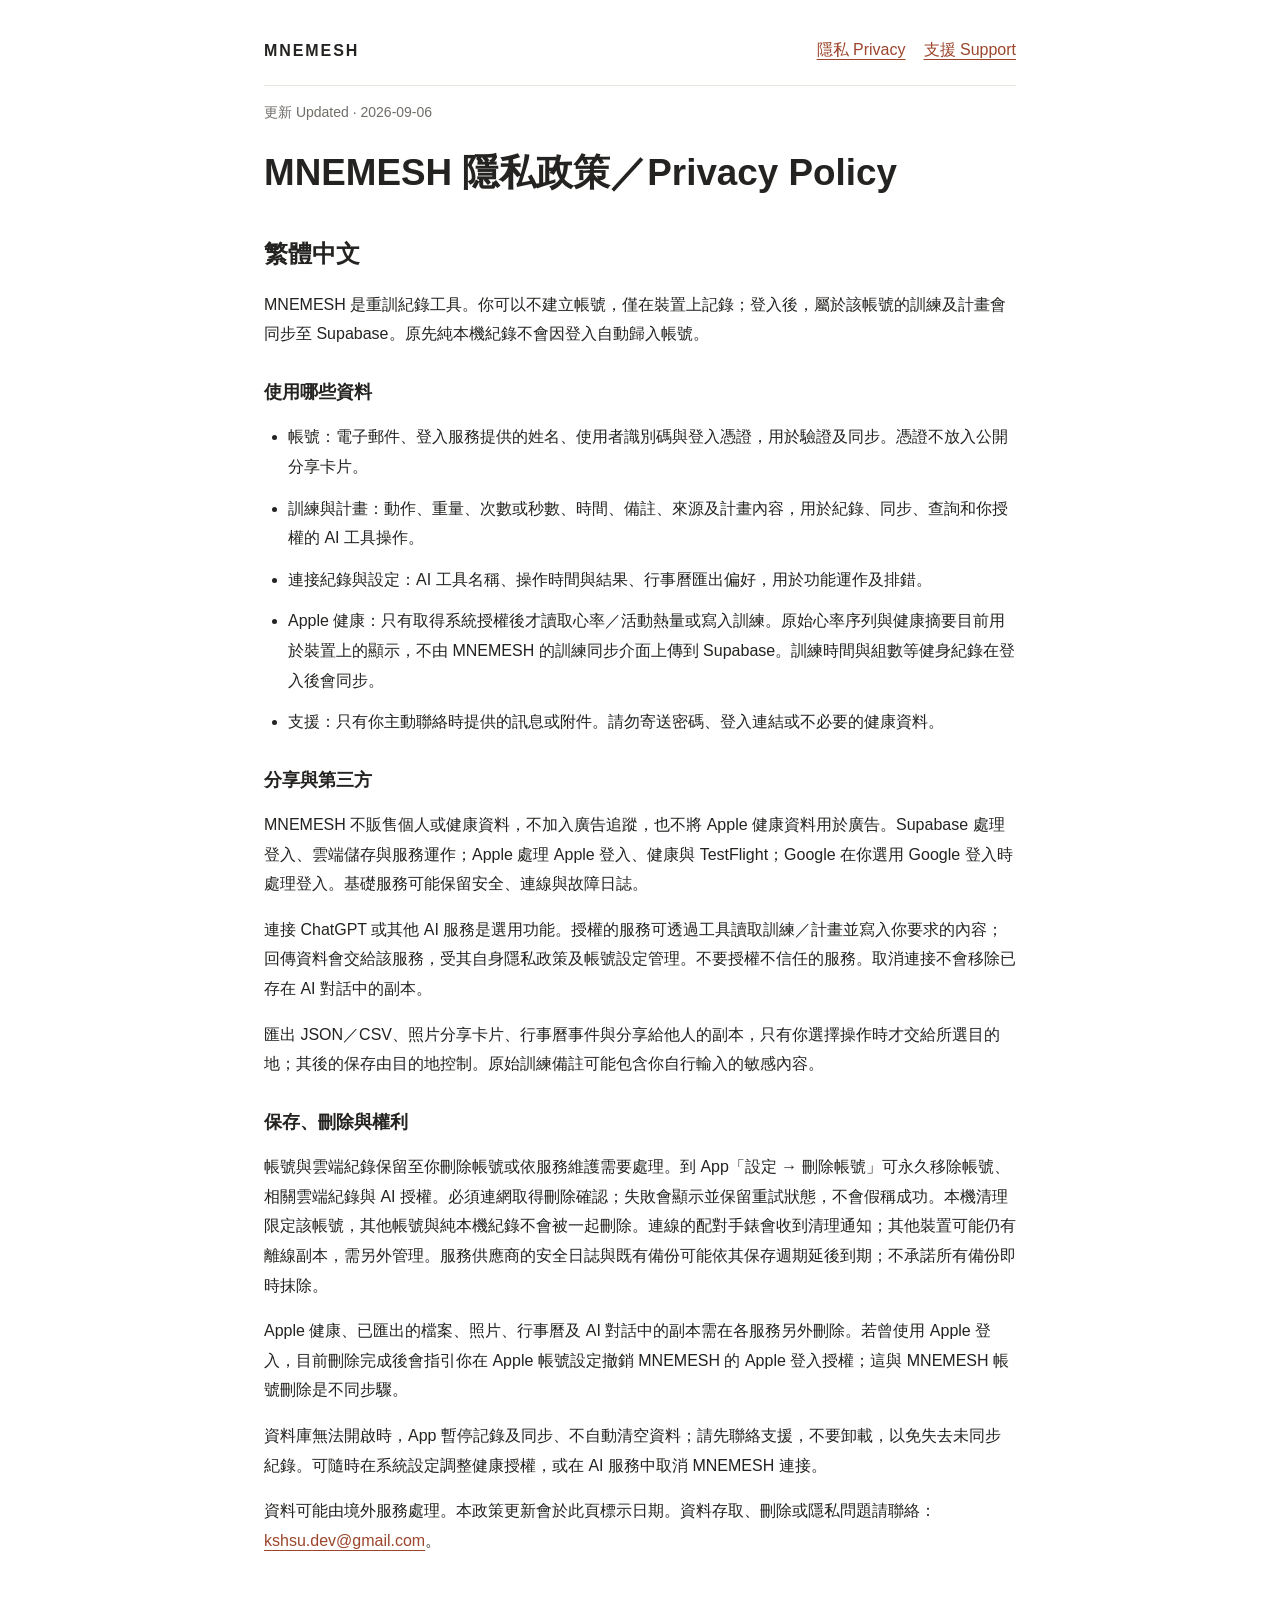
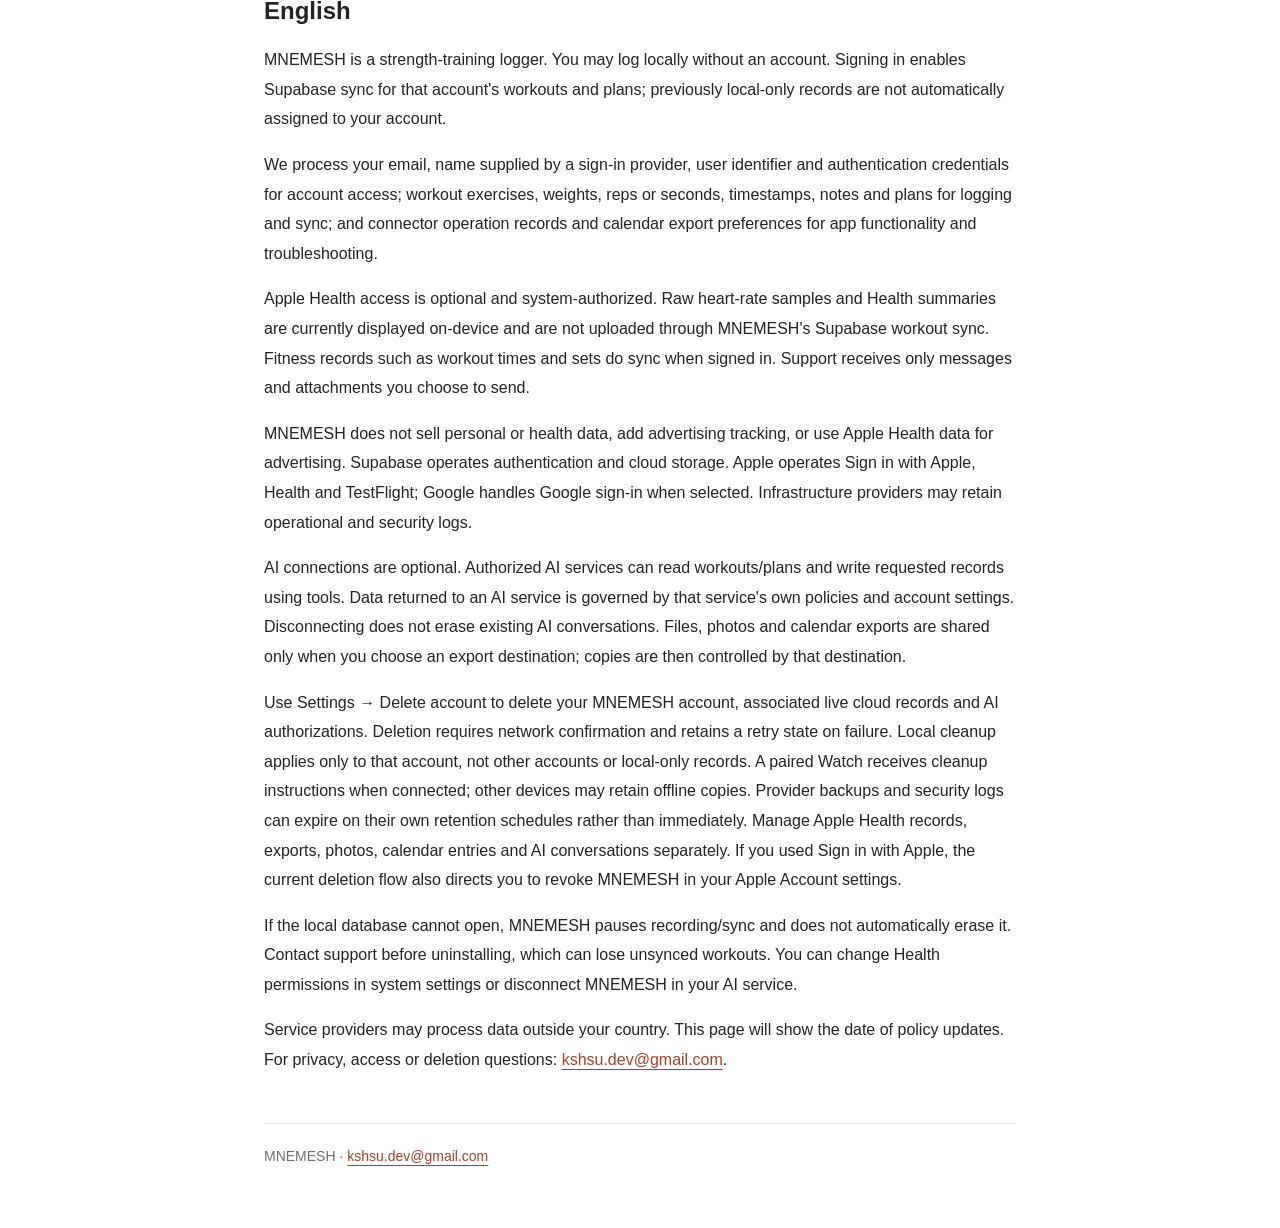
==== privacy/index.html @ fa2cbec5 "docs: publish approved privacy policy and support pages" ====
<!doctype html>
<html lang="zh-Hant">
<head>
<meta charset="utf-8">
<meta name="viewport" content="width=device-width,initial-scale=1">
<meta name="description" content="隱私政策 Privacy Policy — MNEMESH">
<title>隱私政策 Privacy Policy — MNEMESH</title>
<link rel="stylesheet" href="../public-docs.css">
</head>
<body><main>
<nav aria-label="文件導覽"><span>MNEMESH</span><a href="../privacy/">隱私 Privacy</a><a href="../support/">支援 Support</a></nav>
<p class="date">更新 Updated · 2026-09-06</p>
<h1>MNEMESH 隱私政策／Privacy Policy</h1>
<h2>繁體中文</h2>
<p>MNEMESH 是重訓紀錄工具。你可以不建立帳號，僅在裝置上記錄；登入後，屬於該帳號的訓練及計畫會同步至 Supabase。原先純本機紀錄不會因登入自動歸入帳號。</p>
<h3>使用哪些資料</h3>
<ul>
<li>帳號：電子郵件、登入服務提供的姓名、使用者識別碼與登入憑證，用於驗證及同步。憑證不放入公開分享卡片。</li>
<li>訓練與計畫：動作、重量、次數或秒數、時間、備註、來源及計畫內容，用於紀錄、同步、查詢和你授權的 AI 工具操作。</li>
<li>連接紀錄與設定：AI 工具名稱、操作時間與結果、行事曆匯出偏好，用於功能運作及排錯。</li>
<li>Apple 健康：只有取得系統授權後才讀取心率／活動熱量或寫入訓練。原始心率序列與健康摘要目前用於裝置上的顯示，不由 MNEMESH 的訓練同步介面上傳到 Supabase。訓練時間與組數等健身紀錄在登入後會同步。</li>
<li>支援：只有你主動聯絡時提供的訊息或附件。請勿寄送密碼、登入連結或不必要的健康資料。</li>
</ul>
<h3>分享與第三方</h3>
<p>MNEMESH 不販售個人或健康資料，不加入廣告追蹤，也不將 Apple 健康資料用於廣告。Supabase 處理登入、雲端儲存與服務運作；Apple 處理 Apple 登入、健康與 TestFlight；Google 在你選用 Google 登入時處理登入。基礎服務可能保留安全、連線與故障日誌。</p>
<p>連接 ChatGPT 或其他 AI 服務是選用功能。授權的服務可透過工具讀取訓練／計畫並寫入你要求的內容；回傳資料會交給該服務，受其自身隱私政策及帳號設定管理。不要授權不信任的服務。取消連接不會移除已存在 AI 對話中的副本。</p>
<p>匯出 JSON／CSV、照片分享卡片、行事曆事件與分享給他人的副本，只有你選擇操作時才交給所選目的地；其後的保存由目的地控制。原始訓練備註可能包含你自行輸入的敏感內容。</p>
<h3>保存、刪除與權利</h3>
<p>帳號與雲端紀錄保留至你刪除帳號或依服務維護需要處理。到 App「設定 → 刪除帳號」可永久移除帳號、相關雲端紀錄與 AI 授權。必須連網取得刪除確認；失敗會顯示並保留重試狀態，不會假稱成功。本機清理限定該帳號，其他帳號與純本機紀錄不會被一起刪除。連線的配對手錶會收到清理通知；其他裝置可能仍有離線副本，需另外管理。服務供應商的安全日誌與既有備份可能依其保存週期延後到期；不承諾所有備份即時抹除。</p>
<p>Apple 健康、已匯出的檔案、照片、行事曆及 AI 對話中的副本需在各服務另外刪除。若曾使用 Apple 登入，目前刪除完成後會指引你在 Apple 帳號設定撤銷 MNEMESH 的 Apple 登入授權；這與 MNEMESH 帳號刪除是不同步驟。</p>
<p>資料庫無法開啟時，App 暫停記錄及同步、不自動清空資料；請先聯絡支援，不要卸載，以免失去未同步紀錄。可隨時在系統設定調整健康授權，或在 AI 服務中取消 MNEMESH 連接。</p>
<p>資料可能由境外服務處理。本政策更新會於此頁標示日期。資料存取、刪除或隱私問題請聯絡：<a href="mailto:kshsu.dev@gmail.com">kshsu.dev@gmail.com</a>。</p>
<h2>English</h2>
<p>MNEMESH is a strength-training logger. You may log locally without an account. Signing in enables Supabase sync for that account's workouts and plans; previously local-only records are not automatically assigned to your account.</p>
<p>We process your email, name supplied by a sign-in provider, user identifier and authentication credentials for account access; workout exercises, weights, reps or seconds, timestamps, notes and plans for logging and sync; and connector operation records and calendar export preferences for app functionality and troubleshooting.</p>
<p>Apple Health access is optional and system-authorized. Raw heart-rate samples and Health summaries are currently displayed on-device and are not uploaded through MNEMESH's Supabase workout sync. Fitness records such as workout times and sets do sync when signed in. Support receives only messages and attachments you choose to send.</p>
<p>MNEMESH does not sell personal or health data, add advertising tracking, or use Apple Health data for advertising. Supabase operates authentication and cloud storage. Apple operates Sign in with Apple, Health and TestFlight; Google handles Google sign-in when selected. Infrastructure providers may retain operational and security logs.</p>
<p>AI connections are optional. Authorized AI services can read workouts/plans and write requested records using tools. Data returned to an AI service is governed by that service's own policies and account settings. Disconnecting does not erase existing AI conversations. Files, photos and calendar exports are shared only when you choose an export destination; copies are then controlled by that destination.</p>
<p>Use Settings → Delete account to delete your MNEMESH account, associated live cloud records and AI authorizations. Deletion requires network confirmation and retains a retry state on failure. Local cleanup applies only to that account, not other accounts or local-only records. A paired Watch receives cleanup instructions when connected; other devices may retain offline copies. Provider backups and security logs can expire on their own retention schedules rather than immediately. Manage Apple Health records, exports, photos, calendar entries and AI conversations separately. If you used Sign in with Apple, the current deletion flow also directs you to revoke MNEMESH in your Apple Account settings.</p>
<p>If the local database cannot open, MNEMESH pauses recording/sync and does not automatically erase it. Contact support before uninstalling, which can lose unsynced workouts. You can change Health permissions in system settings or disconnect MNEMESH in your AI service.</p>
<p>Service providers may process data outside your country. This page will show the date of policy updates. For privacy, access or deletion questions: <a href="mailto:kshsu.dev@gmail.com">kshsu.dev@gmail.com</a>.</p>
<footer>MNEMESH · <a href="mailto:kshsu.dev@gmail.com">kshsu.dev@gmail.com</a></footer>
</main></body>
</html>
---- public-docs.css ----
:root { color-scheme: light; font-family: -apple-system,BlinkMacSystemFont,"Segoe UI",sans-serif; color:#242321; background:#fff; }
* { box-sizing:border-box; }
body { margin:0; }
main { max-width:800px; margin:auto; padding:40px 24px 64px; }
nav { display:flex; flex-wrap:wrap; align-items:center; gap:18px; padding-bottom:24px; border-bottom:1px solid #e8e4de; }
nav span { font-weight:700; letter-spacing:.12em; margin-right:auto; }
a { color:#9c452c; text-underline-offset:4px; overflow-wrap:anywhere; }
a:focus-visible { outline:2px solid #9c452c; outline-offset:4px; }
h1 { font-size:clamp(1.6rem,5vw,2.3rem); line-height:1.25; margin:24px 0; }
h2 { margin-top:42px; font-size:1.5rem; }
h3 { margin-top:30px; font-size:1.15rem; }
p,li { font-size:1rem; line-height:1.85; overflow-wrap:anywhere; }
li { margin:12px 0; }
ul { padding-left:24px; }
.date,footer { font-size:.875rem; color:#706d68; }
footer { margin-top:48px; padding-top:24px; border-top:1px solid #e8e4de; }
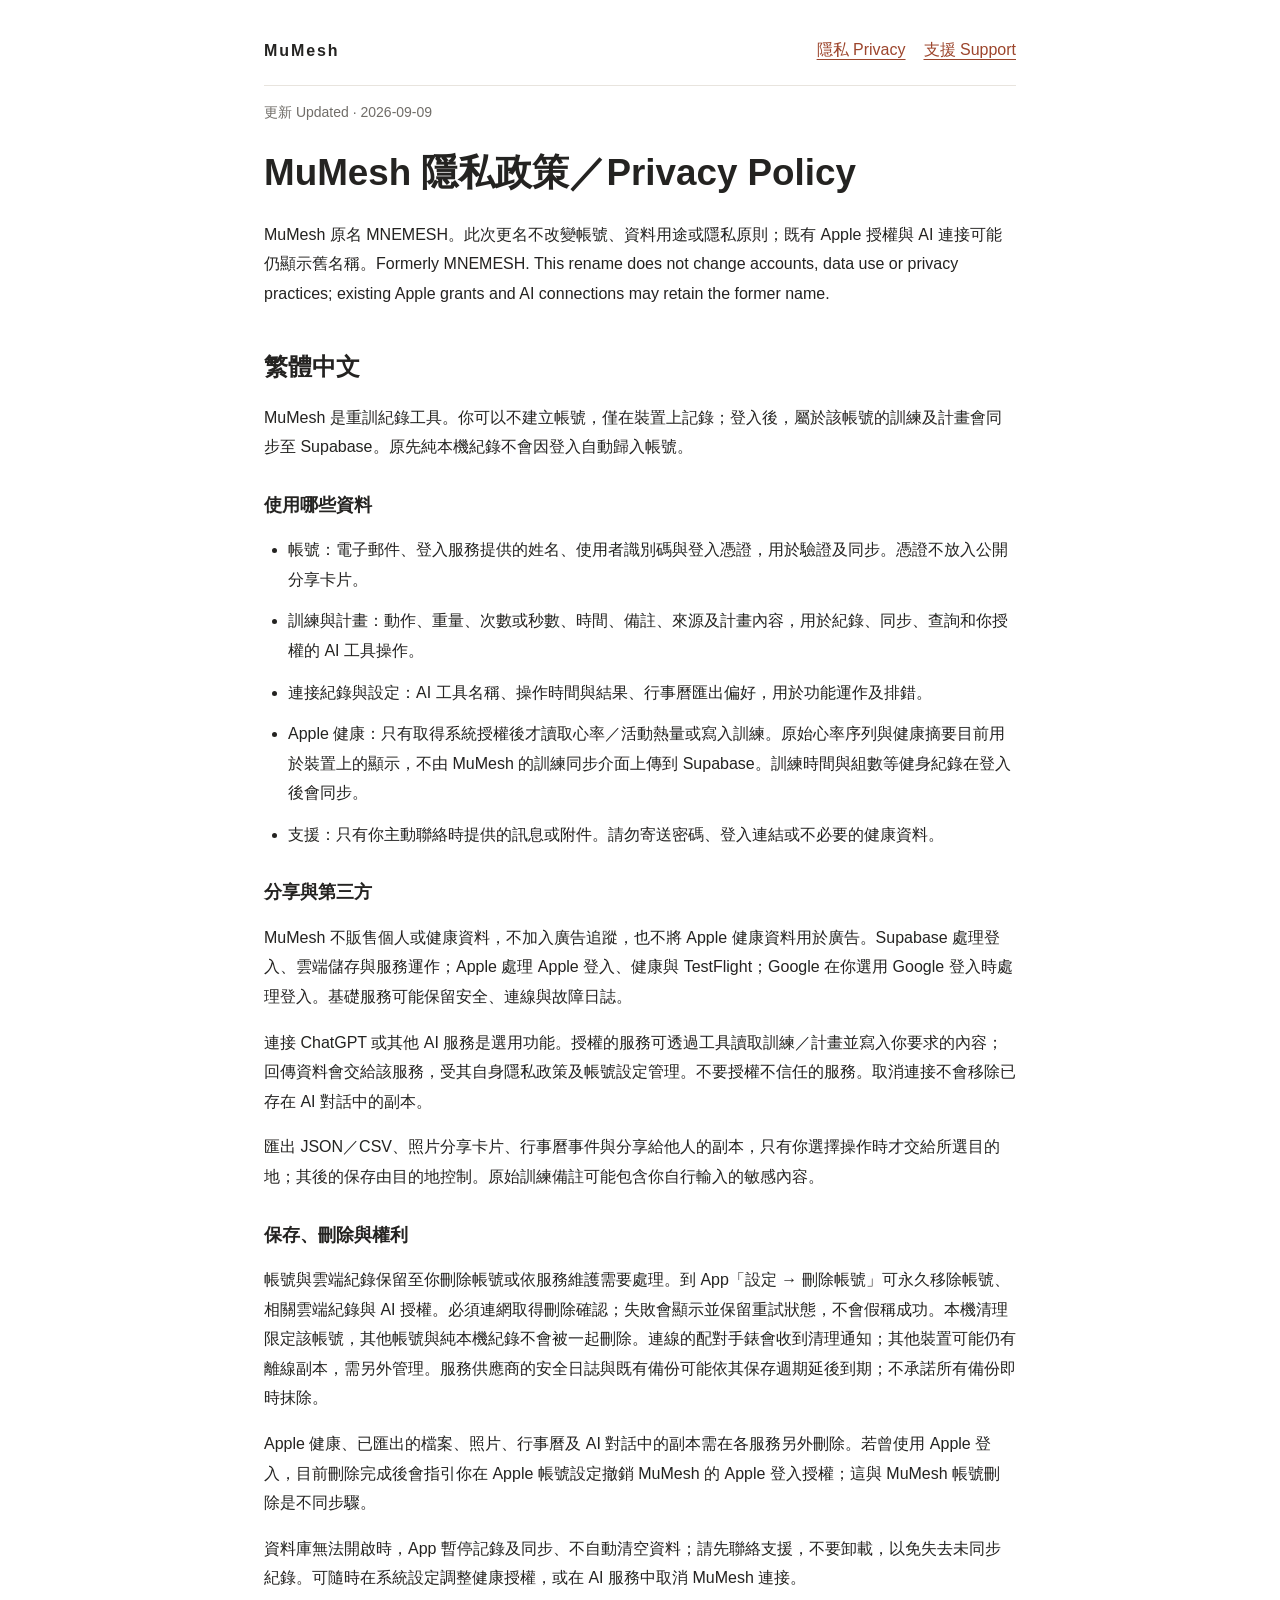
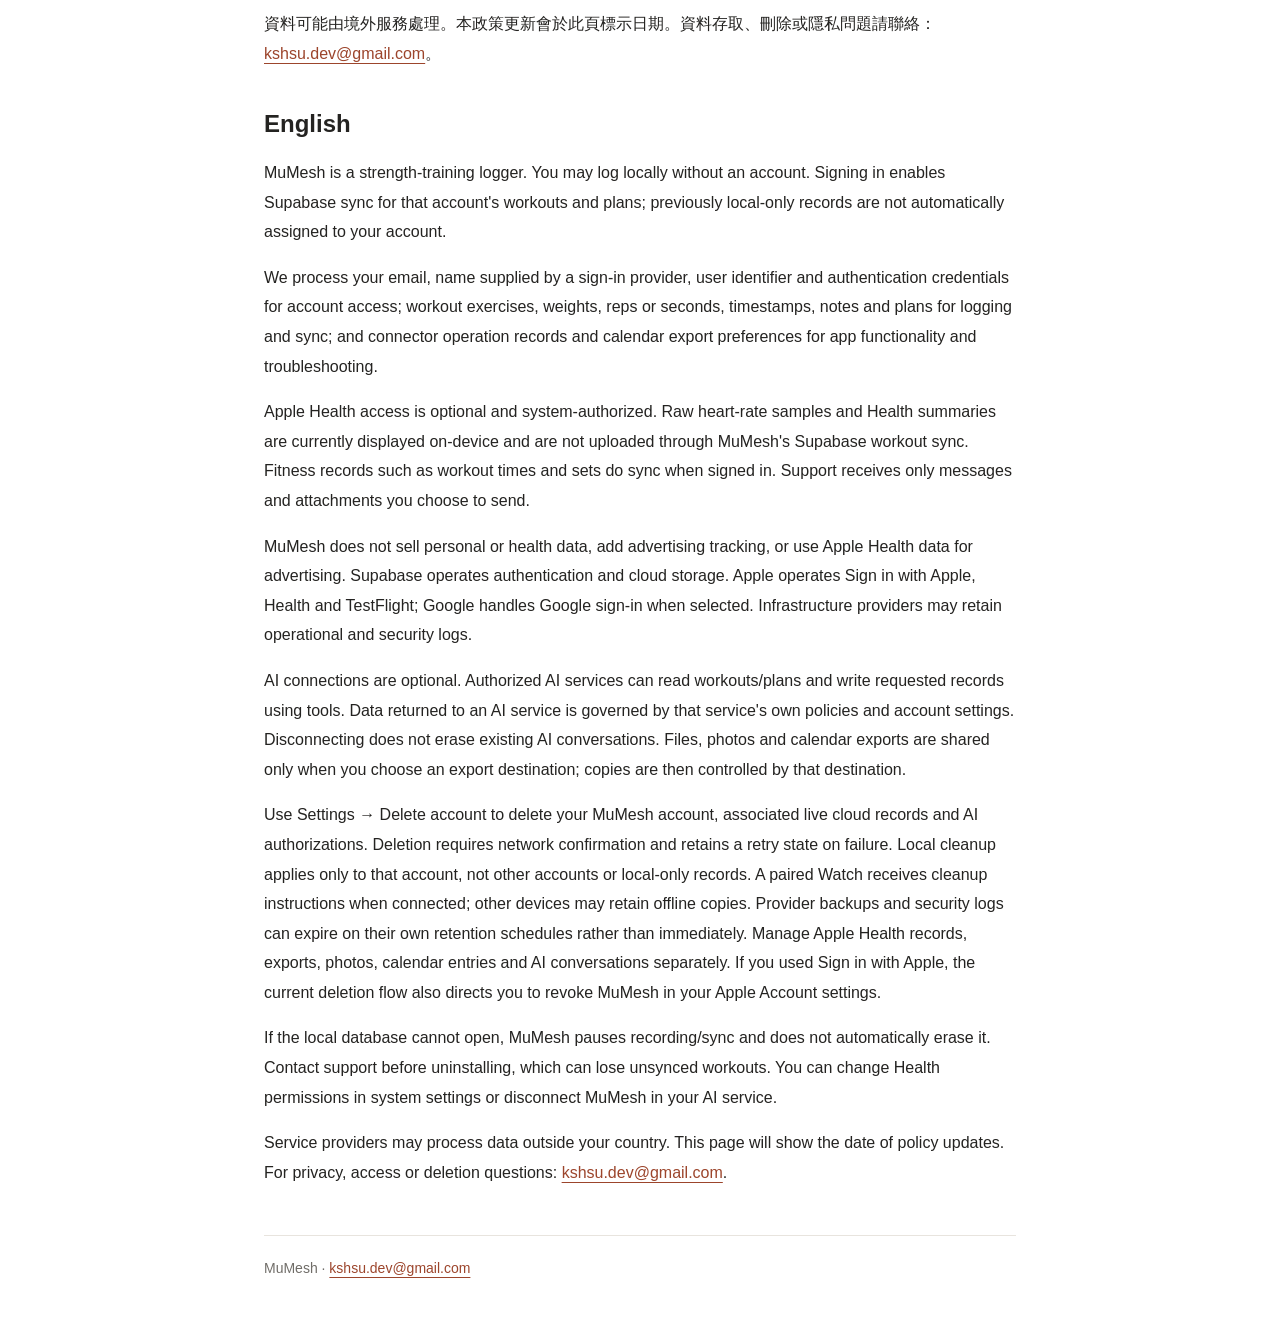
==== commit bd19436a: "Rebrand public surfaces to MuMesh, preserve auth identity" ====
--- a/privacy/index.html
+++ b/privacy/index.html
@@ -3,43 +3,43 @@
 <head>
 <meta charset="utf-8">
 <meta name="viewport" content="width=device-width,initial-scale=1">
-<meta name="description" content="隱私政策 Privacy Policy — MNEMESH">
-<title>隱私政策 Privacy Policy — MNEMESH</title>
+<meta name="description" content="隱私政策 Privacy Policy — MuMesh">
+<title>隱私政策 Privacy Policy — MuMesh</title>
 <link rel="stylesheet" href="../public-docs.css">
 </head>
 <body><main>
-<nav aria-label="文件導覽"><span>MNEMESH</span><a href="../privacy/">隱私 Privacy</a><a href="../support/">支援 Support</a></nav>
-<p class="date">更新 Updated · 2026-09-06</p>
-<h1>MNEMESH 隱私政策／Privacy Policy</h1>
+<nav aria-label="文件導覽"><span>MuMesh</span><a href="../privacy/">隱私 Privacy</a><a href="../support/">支援 Support</a></nav>
+<p class="date">更新 Updated · 2026-09-09</p>
+<h1>MuMesh 隱私政策／Privacy Policy</h1>
+<p>MuMesh 原名 MNEMESH。此次更名不改變帳號、資料用途或隱私原則；既有 Apple 授權與 AI 連接可能仍顯示舊名稱。Formerly MNEMESH. This rename does not change accounts, data use or privacy practices; existing Apple grants and AI connections may retain the former name.</p>
 <h2>繁體中文</h2>
-<p>MNEMESH 是重訓紀錄工具。你可以不建立帳號，僅在裝置上記錄；登入後，屬於該帳號的訓練及計畫會同步至 Supabase。原先純本機紀錄不會因登入自動歸入帳號。</p>
+<p>MuMesh 是重訓紀錄工具。你可以不建立帳號，僅在裝置上記錄；登入後，屬於該帳號的訓練及計畫會同步至 Supabase。原先純本機紀錄不會因登入自動歸入帳號。</p>
 <h3>使用哪些資料</h3>
 <ul>
 <li>帳號：電子郵件、登入服務提供的姓名、使用者識別碼與登入憑證，用於驗證及同步。憑證不放入公開分享卡片。</li>
 <li>訓練與計畫：動作、重量、次數或秒數、時間、備註、來源及計畫內容，用於紀錄、同步、查詢和你授權的 AI 工具操作。</li>
 <li>連接紀錄與設定：AI 工具名稱、操作時間與結果、行事曆匯出偏好，用於功能運作及排錯。</li>
-<li>Apple 健康：只有取得系統授權後才讀取心率／活動熱量或寫入訓練。原始心率序列與健康摘要目前用於裝置上的顯示，不由 MNEMESH 的訓練同步介面上傳到 Supabase。訓練時間與組數等健身紀錄在登入後會同步。</li>
+<li>Apple 健康：只有取得系統授權後才讀取心率／活動熱量或寫入訓練。原始心率序列與健康摘要目前用於裝置上的顯示，不由 MuMesh 的訓練同步介面上傳到 Supabase。訓練時間與組數等健身紀錄在登入後會同步。</li>
 <li>支援：只有你主動聯絡時提供的訊息或附件。請勿寄送密碼、登入連結或不必要的健康資料。</li>
 </ul>
 <h3>分享與第三方</h3>
-<p>MNEMESH 不販售個人或健康資料，不加入廣告追蹤，也不將 Apple 健康資料用於廣告。Supabase 處理登入、雲端儲存與服務運作；Apple 處理 Apple 登入、健康與 TestFlight；Google 在你選用 Google 登入時處理登入。基礎服務可能保留安全、連線與故障日誌。</p>
+<p>MuMesh 不販售個人或健康資料，不加入廣告追蹤，也不將 Apple 健康資料用於廣告。Supabase 處理登入、雲端儲存與服務運作；Apple 處理 Apple 登入、健康與 TestFlight；Google 在你選用 Google 登入時處理登入。基礎服務可能保留安全、連線與故障日誌。</p>
 <p>連接 ChatGPT 或其他 AI 服務是選用功能。授權的服務可透過工具讀取訓練／計畫並寫入你要求的內容；回傳資料會交給該服務，受其自身隱私政策及帳號設定管理。不要授權不信任的服務。取消連接不會移除已存在 AI 對話中的副本。</p>
 <p>匯出 JSON／CSV、照片分享卡片、行事曆事件與分享給他人的副本，只有你選擇操作時才交給所選目的地；其後的保存由目的地控制。原始訓練備註可能包含你自行輸入的敏感內容。</p>
 <h3>保存、刪除與權利</h3>
 <p>帳號與雲端紀錄保留至你刪除帳號或依服務維護需要處理。到 App「設定 → 刪除帳號」可永久移除帳號、相關雲端紀錄與 AI 授權。必須連網取得刪除確認；失敗會顯示並保留重試狀態，不會假稱成功。本機清理限定該帳號，其他帳號與純本機紀錄不會被一起刪除。連線的配對手錶會收到清理通知；其他裝置可能仍有離線副本，需另外管理。服務供應商的安全日誌與既有備份可能依其保存週期延後到期；不承諾所有備份即時抹除。</p>
-<p>Apple 健康、已匯出的檔案、照片、行事曆及 AI 對話中的副本需在各服務另外刪除。若曾使用 Apple 登入，目前刪除完成後會指引你在 Apple 帳號設定撤銷 MNEMESH 的 Apple 登入授權；這與 MNEMESH 帳號刪除是不同步驟。</p>
-<p>資料庫無法開啟時，App 暫停記錄及同步、不自動清空資料；請先聯絡支援，不要卸載，以免失去未同步紀錄。可隨時在系統設定調整健康授權，或在 AI 服務中取消 MNEMESH 連接。</p>
+<p>Apple 健康、已匯出的檔案、照片、行事曆及 AI 對話中的副本需在各服務另外刪除。若曾使用 Apple 登入，目前刪除完成後會指引你在 Apple 帳號設定撤銷 MuMesh 的 Apple 登入授權；這與 MuMesh 帳號刪除是不同步驟。</p>
+<p>資料庫無法開啟時，App 暫停記錄及同步、不自動清空資料；請先聯絡支援，不要卸載，以免失去未同步紀錄。可隨時在系統設定調整健康授權，或在 AI 服務中取消 MuMesh 連接。</p>
 <p>資料可能由境外服務處理。本政策更新會於此頁標示日期。資料存取、刪除或隱私問題請聯絡：<a href="mailto:kshsu.dev@gmail.com">kshsu.dev@gmail.com</a>。</p>
 <h2>English</h2>
-<p>MNEMESH is a strength-training logger. You may log locally without an account. Signing in enables Supabase sync for that account's workouts and plans; previously local-only records are not automatically assigned to your account.</p>
+<p>MuMesh is a strength-training logger. You may log locally without an account. Signing in enables Supabase sync for that account's workouts and plans; previously local-only records are not automatically assigned to your account.</p>
 <p>We process your email, name supplied by a sign-in provider, user identifier and authentication credentials for account access; workout exercises, weights, reps or seconds, timestamps, notes and plans for logging and sync; and connector operation records and calendar export preferences for app functionality and troubleshooting.</p>
-<p>Apple Health access is optional and system-authorized. Raw heart-rate samples and Health summaries are currently displayed on-device and are not uploaded through MNEMESH's Supabase workout sync. Fitness records such as workout times and sets do sync when signed in. Support receives only messages and attachments you choose to send.</p>
-<p>MNEMESH does not sell personal or health data, add advertising tracking, or use Apple Health data for advertising. Supabase operates authentication and cloud storage. Apple operates Sign in with Apple, Health and TestFlight; Google handles Google sign-in when selected. Infrastructure providers may retain operational and security logs.</p>
+<p>Apple Health access is optional and system-authorized. Raw heart-rate samples and Health summaries are currently displayed on-device and are not uploaded through MuMesh's Supabase workout sync. Fitness records such as workout times and sets do sync when signed in. Support receives only messages and attachments you choose to send.</p>
+<p>MuMesh does not sell personal or health data, add advertising tracking, or use Apple Health data for advertising. Supabase operates authentication and cloud storage. Apple operates Sign in with Apple, Health and TestFlight; Google handles Google sign-in when selected. Infrastructure providers may retain operational and security logs.</p>
 <p>AI connections are optional. Authorized AI services can read workouts/plans and write requested records using tools. Data returned to an AI service is governed by that service's own policies and account settings. Disconnecting does not erase existing AI conversations. Files, photos and calendar exports are shared only when you choose an export destination; copies are then controlled by that destination.</p>
-<p>Use Settings → Delete account to delete your MNEMESH account, associated live cloud records and AI authorizations. Deletion requires network confirmation and retains a retry state on failure. Local cleanup applies only to that account, not other accounts or local-only records. A paired Watch receives cleanup instructions when connected; other devices may retain offline copies. Provider backups and security logs can expire on their own retention schedules rather than immediately. Manage Apple Health records, exports, photos, calendar entries and AI conversations separately. If you used Sign in with Apple, the current deletion flow also directs you to revoke MNEMESH in your Apple Account settings.</p>
-<p>If the local database cannot open, MNEMESH pauses recording/sync and does not automatically erase it. Contact support before uninstalling, which can lose unsynced workouts. You can change Health permissions in system settings or disconnect MNEMESH in your AI service.</p>
+<p>Use Settings → Delete account to delete your MuMesh account, associated live cloud records and AI authorizations. Deletion requires network confirmation and retains a retry state on failure. Local cleanup applies only to that account, not other accounts or local-only records. A paired Watch receives cleanup instructions when connected; other devices may retain offline copies. Provider backups and security logs can expire on their own retention schedules rather than immediately. Manage Apple Health records, exports, photos, calendar entries and AI conversations separately. If you used Sign in with Apple, the current deletion flow also directs you to revoke MuMesh in your Apple Account settings.</p>
+<p>If the local database cannot open, MuMesh pauses recording/sync and does not automatically erase it. Contact support before uninstalling, which can lose unsynced workouts. You can change Health permissions in system settings or disconnect MuMesh in your AI service.</p>
 <p>Service providers may process data outside your country. This page will show the date of policy updates. For privacy, access or deletion questions: <a href="mailto:kshsu.dev@gmail.com">kshsu.dev@gmail.com</a>.</p>
-<footer>MNEMESH · <a href="mailto:kshsu.dev@gmail.com">kshsu.dev@gmail.com</a></footer>
+<footer>MuMesh · <a href="mailto:kshsu.dev@gmail.com">kshsu.dev@gmail.com</a></footer>
 </main></body>
 </html>
-
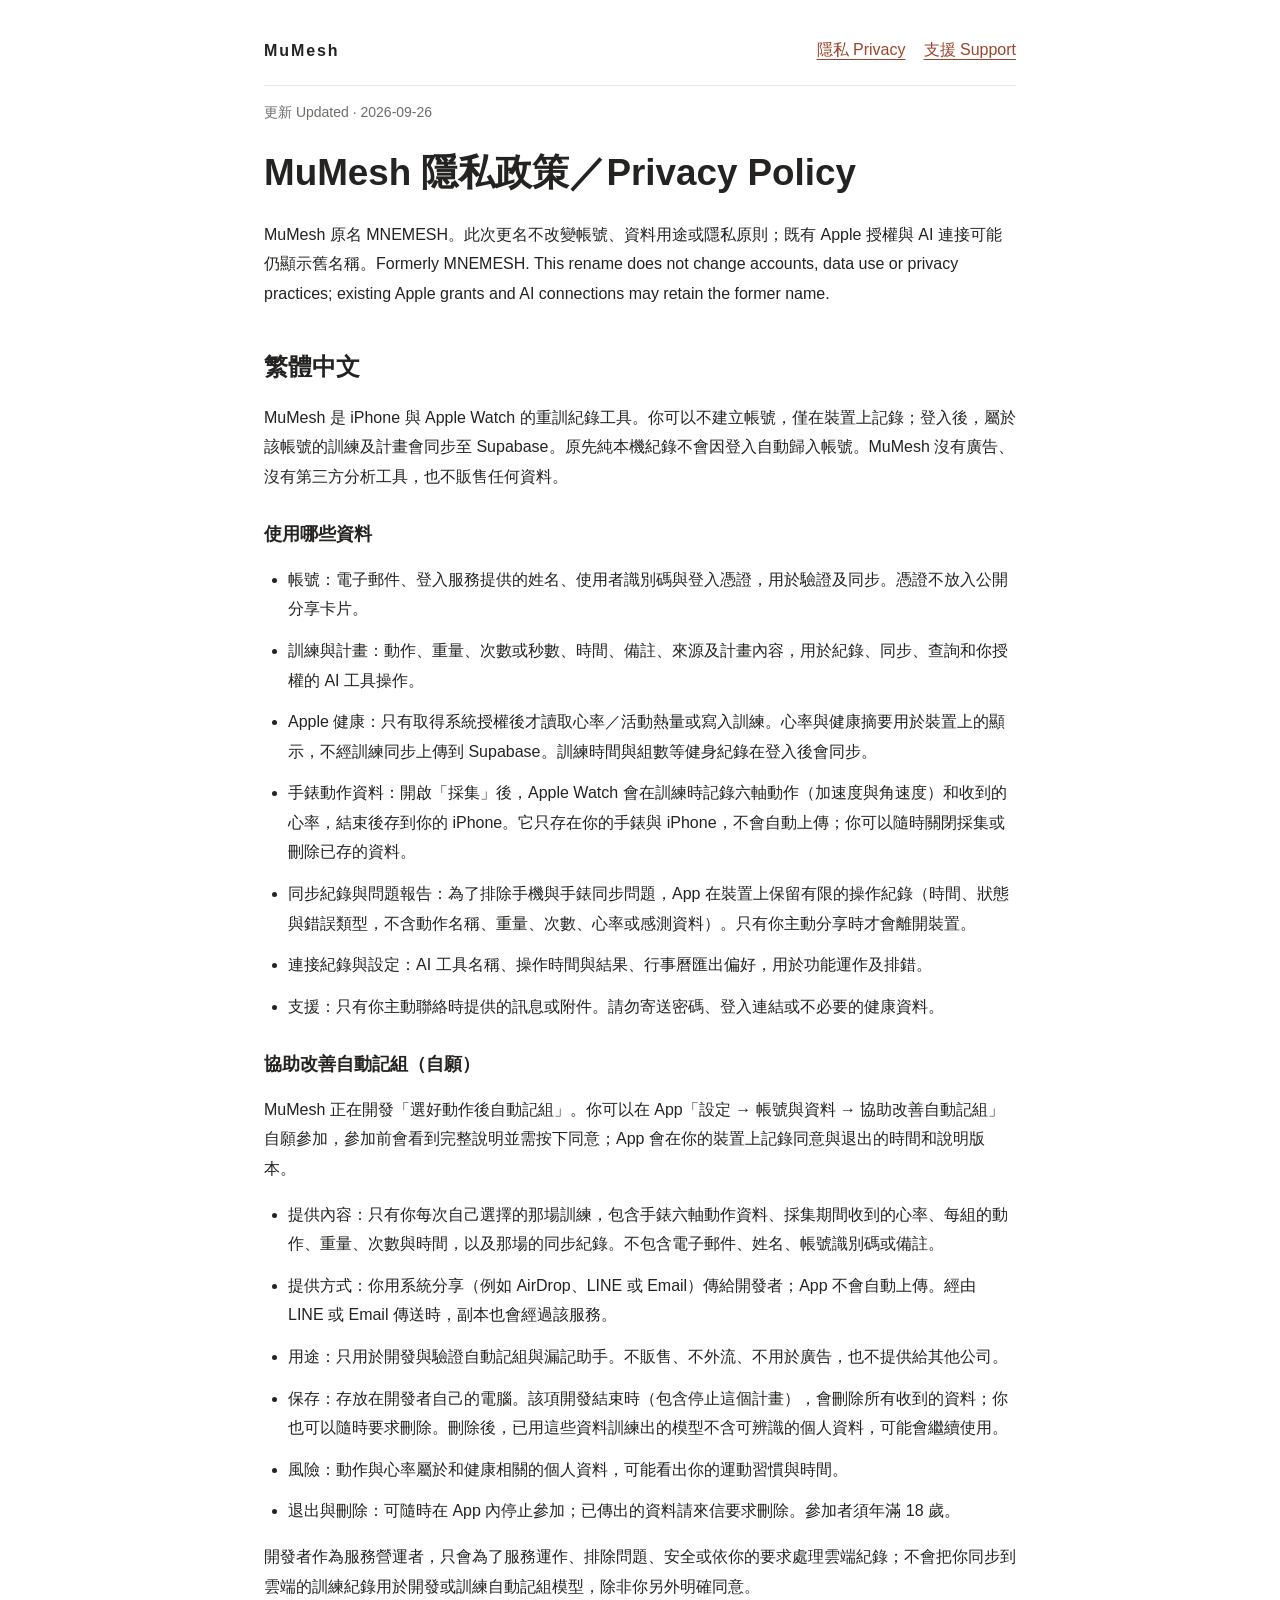
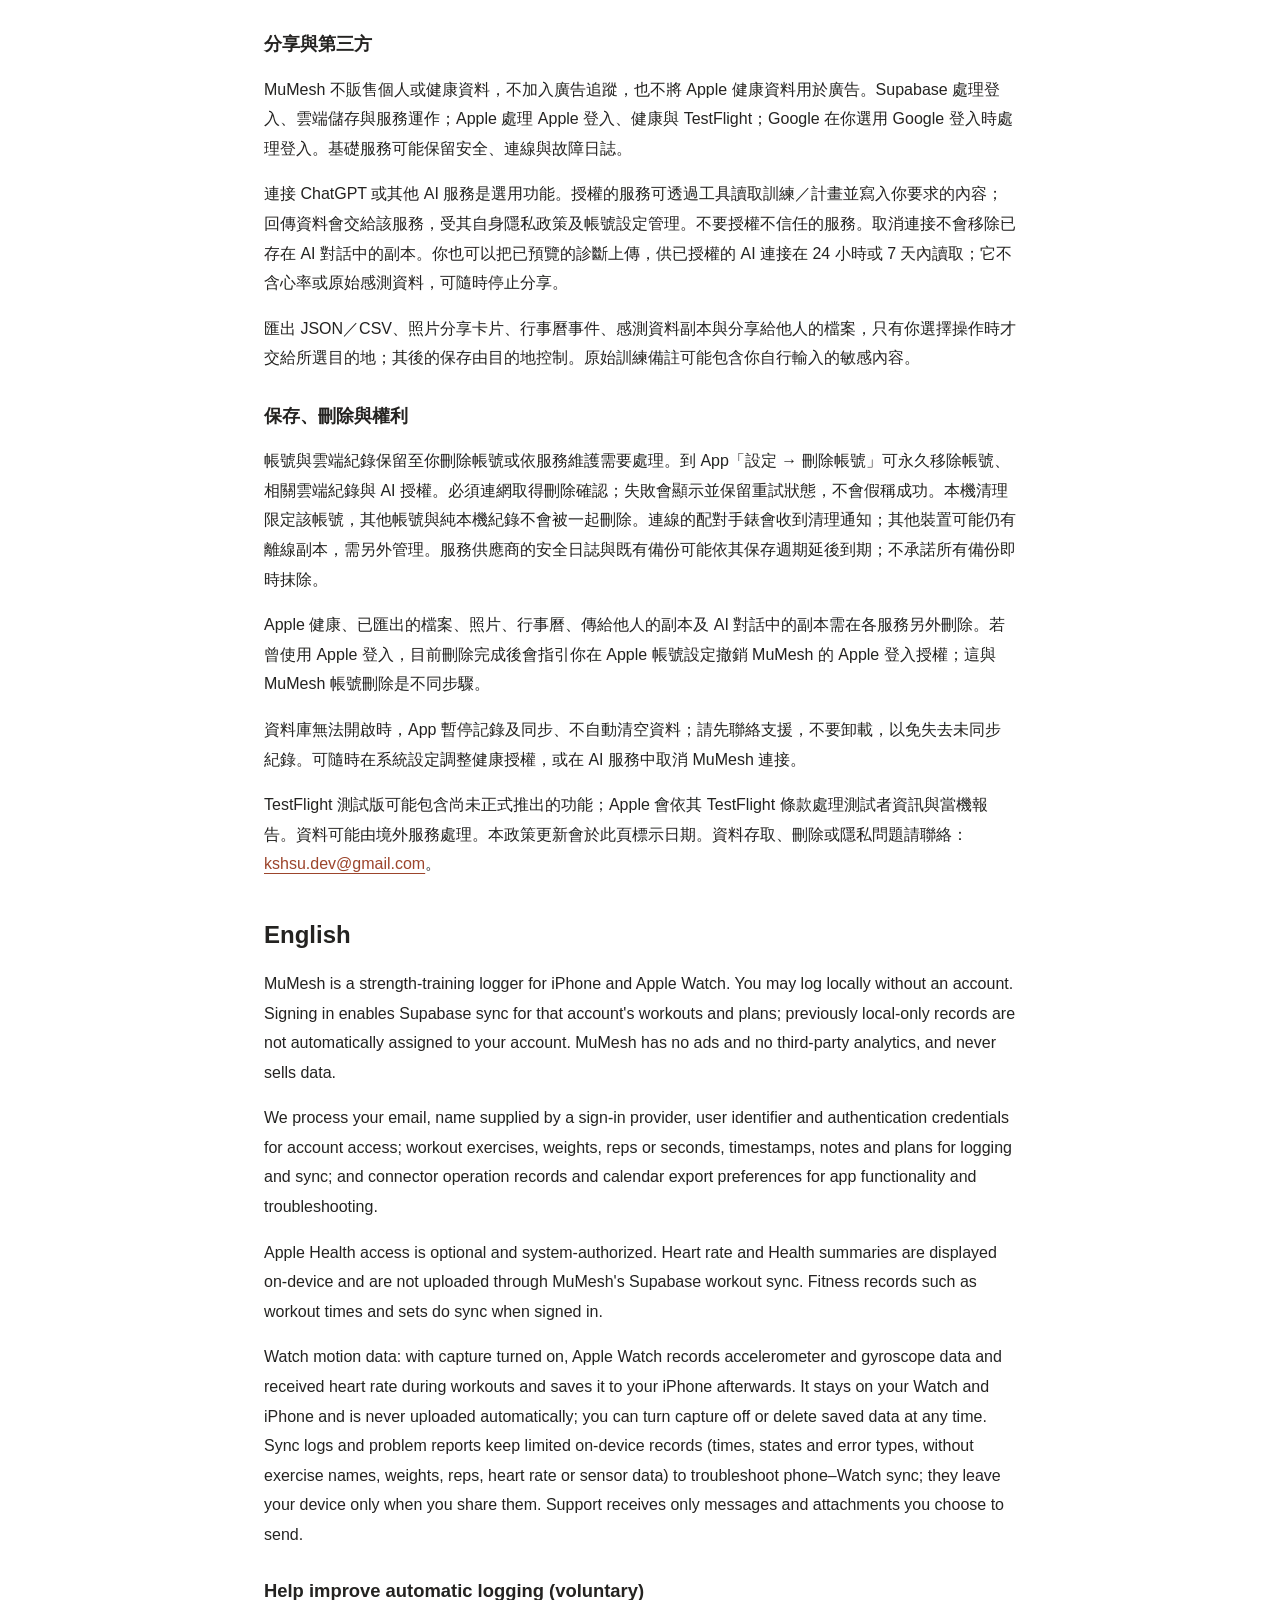
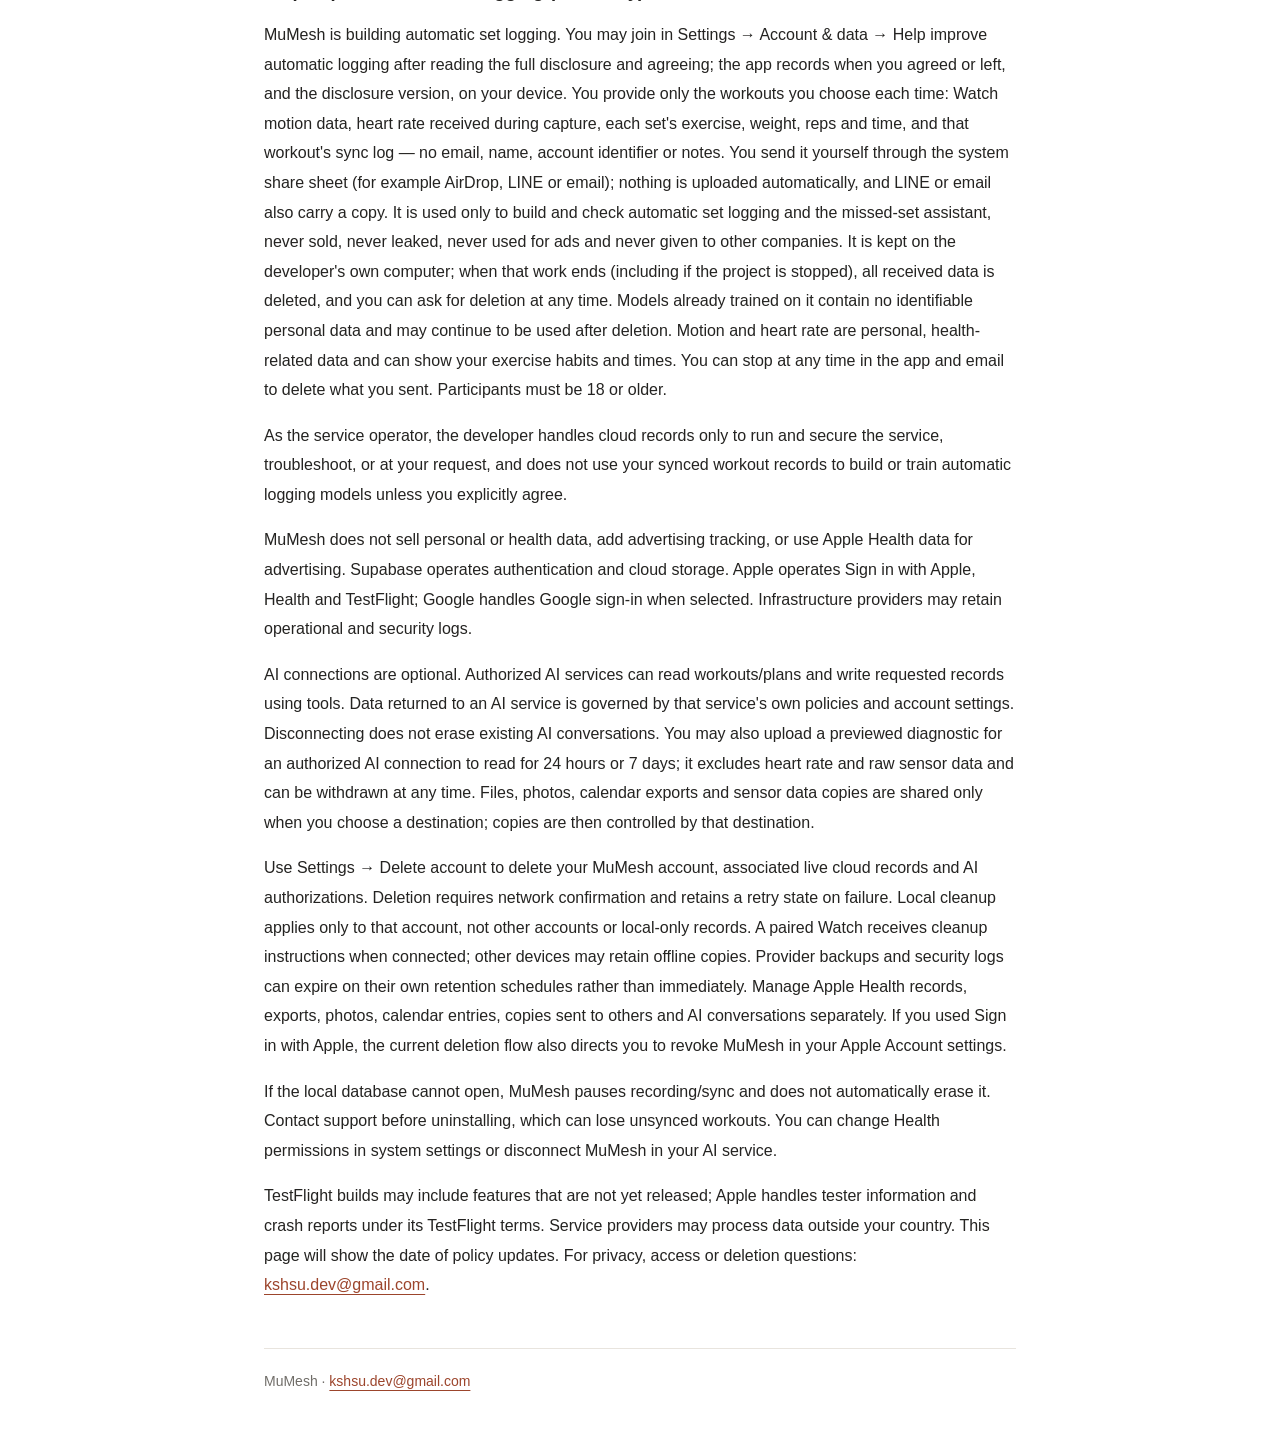
==== commit e449d423: "docs: privacy policy for Watch motion data and voluntary contribution Adds Watch motion capture, syn" ====
--- a/privacy/index.html
+++ b/privacy/index.html
@@ -9,37 +9,60 @@
 </head>
 <body><main>
 <nav aria-label="文件導覽"><span>MuMesh</span><a href="../privacy/">隱私 Privacy</a><a href="../support/">支援 Support</a></nav>
-<p class="date">更新 Updated · 2026-09-09</p>
+<p class="date">更新 Updated · 2026-09-26</p>
 <h1>MuMesh 隱私政策／Privacy Policy</h1>
 <p>MuMesh 原名 MNEMESH。此次更名不改變帳號、資料用途或隱私原則；既有 Apple 授權與 AI 連接可能仍顯示舊名稱。Formerly MNEMESH. This rename does not change accounts, data use or privacy practices; existing Apple grants and AI connections may retain the former name.</p>
+
 <h2>繁體中文</h2>
-<p>MuMesh 是重訓紀錄工具。你可以不建立帳號，僅在裝置上記錄；登入後，屬於該帳號的訓練及計畫會同步至 Supabase。原先純本機紀錄不會因登入自動歸入帳號。</p>
+<p>MuMesh 是 iPhone 與 Apple Watch 的重訓紀錄工具。你可以不建立帳號，僅在裝置上記錄；登入後，屬於該帳號的訓練及計畫會同步至 Supabase。原先純本機紀錄不會因登入自動歸入帳號。MuMesh 沒有廣告、沒有第三方分析工具，也不販售任何資料。</p>
+
 <h3>使用哪些資料</h3>
 <ul>
 <li>帳號：電子郵件、登入服務提供的姓名、使用者識別碼與登入憑證，用於驗證及同步。憑證不放入公開分享卡片。</li>
 <li>訓練與計畫：動作、重量、次數或秒數、時間、備註、來源及計畫內容，用於紀錄、同步、查詢和你授權的 AI 工具操作。</li>
+<li>Apple 健康：只有取得系統授權後才讀取心率／活動熱量或寫入訓練。心率與健康摘要用於裝置上的顯示，不經訓練同步上傳到 Supabase。訓練時間與組數等健身紀錄在登入後會同步。</li>
+<li>手錶動作資料：開啟「採集」後，Apple Watch 會在訓練時記錄六軸動作（加速度與角速度）和收到的心率，結束後存到你的 iPhone。它只存在你的手錶與 iPhone，不會自動上傳；你可以隨時關閉採集或刪除已存的資料。</li>
+<li>同步紀錄與問題報告：為了排除手機與手錶同步問題，App 在裝置上保留有限的操作紀錄（時間、狀態與錯誤類型，不含動作名稱、重量、次數、心率或感測資料）。只有你主動分享時才會離開裝置。</li>
 <li>連接紀錄與設定：AI 工具名稱、操作時間與結果、行事曆匯出偏好，用於功能運作及排錯。</li>
-<li>Apple 健康：只有取得系統授權後才讀取心率／活動熱量或寫入訓練。原始心率序列與健康摘要目前用於裝置上的顯示，不由 MuMesh 的訓練同步介面上傳到 Supabase。訓練時間與組數等健身紀錄在登入後會同步。</li>
 <li>支援：只有你主動聯絡時提供的訊息或附件。請勿寄送密碼、登入連結或不必要的健康資料。</li>
 </ul>
+
+<h3>協助改善自動記組（自願）</h3>
+<p>MuMesh 正在開發「選好動作後自動記組」。你可以在 App「設定 → 帳號與資料 → 協助改善自動記組」自願參加，參加前會看到完整說明並需按下同意；App 會在你的裝置上記錄同意與退出的時間和說明版本。</p>
+<ul>
+<li>提供內容：只有你每次自己選擇的那場訓練，包含手錶六軸動作資料、採集期間收到的心率、每組的動作、重量、次數與時間，以及那場的同步紀錄。不包含電子郵件、姓名、帳號識別碼或備註。</li>
+<li>提供方式：你用系統分享（例如 AirDrop、LINE 或 Email）傳給開發者；App 不會自動上傳。經由 LINE 或 Email 傳送時，副本也會經過該服務。</li>
+<li>用途：只用於開發與驗證自動記組與漏記助手。不販售、不外流、不用於廣告，也不提供給其他公司。</li>
+<li>保存：存放在開發者自己的電腦。該項開發結束時（包含停止這個計畫），會刪除所有收到的資料；你也可以隨時要求刪除。刪除後，已用這些資料訓練出的模型不含可辨識的個人資料，可能會繼續使用。</li>
+<li>風險：動作與心率屬於和健康相關的個人資料，可能看出你的運動習慣與時間。</li>
+<li>退出與刪除：可隨時在 App 內停止參加；已傳出的資料請來信要求刪除。參加者須年滿 18 歲。</li>
+</ul>
+<p>開發者作為服務營運者，只會為了服務運作、排除問題、安全或依你的要求處理雲端紀錄；不會把你同步到雲端的訓練紀錄用於開發或訓練自動記組模型，除非你另外明確同意。</p>
+
 <h3>分享與第三方</h3>
 <p>MuMesh 不販售個人或健康資料，不加入廣告追蹤，也不將 Apple 健康資料用於廣告。Supabase 處理登入、雲端儲存與服務運作；Apple 處理 Apple 登入、健康與 TestFlight；Google 在你選用 Google 登入時處理登入。基礎服務可能保留安全、連線與故障日誌。</p>
-<p>連接 ChatGPT 或其他 AI 服務是選用功能。授權的服務可透過工具讀取訓練／計畫並寫入你要求的內容；回傳資料會交給該服務，受其自身隱私政策及帳號設定管理。不要授權不信任的服務。取消連接不會移除已存在 AI 對話中的副本。</p>
-<p>匯出 JSON／CSV、照片分享卡片、行事曆事件與分享給他人的副本，只有你選擇操作時才交給所選目的地；其後的保存由目的地控制。原始訓練備註可能包含你自行輸入的敏感內容。</p>
+<p>連接 ChatGPT 或其他 AI 服務是選用功能。授權的服務可透過工具讀取訓練／計畫並寫入你要求的內容；回傳資料會交給該服務，受其自身隱私政策及帳號設定管理。不要授權不信任的服務。取消連接不會移除已存在 AI 對話中的副本。你也可以把已預覽的診斷上傳，供已授權的 AI 連接在 24 小時或 7 天內讀取；它不含心率或原始感測資料，可隨時停止分享。</p>
+<p>匯出 JSON／CSV、照片分享卡片、行事曆事件、感測資料副本與分享給他人的檔案，只有你選擇操作時才交給所選目的地；其後的保存由目的地控制。原始訓練備註可能包含你自行輸入的敏感內容。</p>
+
 <h3>保存、刪除與權利</h3>
 <p>帳號與雲端紀錄保留至你刪除帳號或依服務維護需要處理。到 App「設定 → 刪除帳號」可永久移除帳號、相關雲端紀錄與 AI 授權。必須連網取得刪除確認；失敗會顯示並保留重試狀態，不會假稱成功。本機清理限定該帳號，其他帳號與純本機紀錄不會被一起刪除。連線的配對手錶會收到清理通知；其他裝置可能仍有離線副本，需另外管理。服務供應商的安全日誌與既有備份可能依其保存週期延後到期；不承諾所有備份即時抹除。</p>
-<p>Apple 健康、已匯出的檔案、照片、行事曆及 AI 對話中的副本需在各服務另外刪除。若曾使用 Apple 登入，目前刪除完成後會指引你在 Apple 帳號設定撤銷 MuMesh 的 Apple 登入授權；這與 MuMesh 帳號刪除是不同步驟。</p>
+<p>Apple 健康、已匯出的檔案、照片、行事曆、傳給他人的副本及 AI 對話中的副本需在各服務另外刪除。若曾使用 Apple 登入，目前刪除完成後會指引你在 Apple 帳號設定撤銷 MuMesh 的 Apple 登入授權；這與 MuMesh 帳號刪除是不同步驟。</p>
 <p>資料庫無法開啟時，App 暫停記錄及同步、不自動清空資料；請先聯絡支援，不要卸載，以免失去未同步紀錄。可隨時在系統設定調整健康授權，或在 AI 服務中取消 MuMesh 連接。</p>
-<p>資料可能由境外服務處理。本政策更新會於此頁標示日期。資料存取、刪除或隱私問題請聯絡：<a href="mailto:kshsu.dev@gmail.com">kshsu.dev@gmail.com</a>。</p>
+<p>TestFlight 測試版可能包含尚未正式推出的功能；Apple 會依其 TestFlight 條款處理測試者資訊與當機報告。資料可能由境外服務處理。本政策更新會於此頁標示日期。資料存取、刪除或隱私問題請聯絡：<a href="mailto:kshsu.dev@gmail.com">kshsu.dev@gmail.com</a>。</p>
+
 <h2>English</h2>
-<p>MuMesh is a strength-training logger. You may log locally without an account. Signing in enables Supabase sync for that account's workouts and plans; previously local-only records are not automatically assigned to your account.</p>
+<p>MuMesh is a strength-training logger for iPhone and Apple Watch. You may log locally without an account. Signing in enables Supabase sync for that account's workouts and plans; previously local-only records are not automatically assigned to your account. MuMesh has no ads and no third-party analytics, and never sells data.</p>
 <p>We process your email, name supplied by a sign-in provider, user identifier and authentication credentials for account access; workout exercises, weights, reps or seconds, timestamps, notes and plans for logging and sync; and connector operation records and calendar export preferences for app functionality and troubleshooting.</p>
-<p>Apple Health access is optional and system-authorized. Raw heart-rate samples and Health summaries are currently displayed on-device and are not uploaded through MuMesh's Supabase workout sync. Fitness records such as workout times and sets do sync when signed in. Support receives only messages and attachments you choose to send.</p>
+<p>Apple Health access is optional and system-authorized. Heart rate and Health summaries are displayed on-device and are not uploaded through MuMesh's Supabase workout sync. Fitness records such as workout times and sets do sync when signed in.</p>
+<p>Watch motion data: with capture turned on, Apple Watch records accelerometer and gyroscope data and received heart rate during workouts and saves it to your iPhone afterwards. It stays on your Watch and iPhone and is never uploaded automatically; you can turn capture off or delete saved data at any time. Sync logs and problem reports keep limited on-device records (times, states and error types, without exercise names, weights, reps, heart rate or sensor data) to troubleshoot phone–Watch sync; they leave your device only when you share them. Support receives only messages and attachments you choose to send.</p>
+<h3>Help improve automatic logging (voluntary)</h3>
+<p>MuMesh is building automatic set logging. You may join in Settings → Account &amp; data → Help improve automatic logging after reading the full disclosure and agreeing; the app records when you agreed or left, and the disclosure version, on your device. You provide only the workouts you choose each time: Watch motion data, heart rate received during capture, each set's exercise, weight, reps and time, and that workout's sync log — no email, name, account identifier or notes. You send it yourself through the system share sheet (for example AirDrop, LINE or email); nothing is uploaded automatically, and LINE or email also carry a copy. It is used only to build and check automatic set logging and the missed-set assistant, never sold, never leaked, never used for ads and never given to other companies. It is kept on the developer's own computer; when that work ends (including if the project is stopped), all received data is deleted, and you can ask for deletion at any time. Models already trained on it contain no identifiable personal data and may continue to be used after deletion. Motion and heart rate are personal, health-related data and can show your exercise habits and times. You can stop at any time in the app and email to delete what you sent. Participants must be 18 or older.</p>
+<p>As the service operator, the developer handles cloud records only to run and secure the service, troubleshoot, or at your request, and does not use your synced workout records to build or train automatic logging models unless you explicitly agree.</p>
 <p>MuMesh does not sell personal or health data, add advertising tracking, or use Apple Health data for advertising. Supabase operates authentication and cloud storage. Apple operates Sign in with Apple, Health and TestFlight; Google handles Google sign-in when selected. Infrastructure providers may retain operational and security logs.</p>
-<p>AI connections are optional. Authorized AI services can read workouts/plans and write requested records using tools. Data returned to an AI service is governed by that service's own policies and account settings. Disconnecting does not erase existing AI conversations. Files, photos and calendar exports are shared only when you choose an export destination; copies are then controlled by that destination.</p>
-<p>Use Settings → Delete account to delete your MuMesh account, associated live cloud records and AI authorizations. Deletion requires network confirmation and retains a retry state on failure. Local cleanup applies only to that account, not other accounts or local-only records. A paired Watch receives cleanup instructions when connected; other devices may retain offline copies. Provider backups and security logs can expire on their own retention schedules rather than immediately. Manage Apple Health records, exports, photos, calendar entries and AI conversations separately. If you used Sign in with Apple, the current deletion flow also directs you to revoke MuMesh in your Apple Account settings.</p>
+<p>AI connections are optional. Authorized AI services can read workouts/plans and write requested records using tools. Data returned to an AI service is governed by that service's own policies and account settings. Disconnecting does not erase existing AI conversations. You may also upload a previewed diagnostic for an authorized AI connection to read for 24 hours or 7 days; it excludes heart rate and raw sensor data and can be withdrawn at any time. Files, photos, calendar exports and sensor data copies are shared only when you choose a destination; copies are then controlled by that destination.</p>
+<p>Use Settings → Delete account to delete your MuMesh account, associated live cloud records and AI authorizations. Deletion requires network confirmation and retains a retry state on failure. Local cleanup applies only to that account, not other accounts or local-only records. A paired Watch receives cleanup instructions when connected; other devices may retain offline copies. Provider backups and security logs can expire on their own retention schedules rather than immediately. Manage Apple Health records, exports, photos, calendar entries, copies sent to others and AI conversations separately. If you used Sign in with Apple, the current deletion flow also directs you to revoke MuMesh in your Apple Account settings.</p>
 <p>If the local database cannot open, MuMesh pauses recording/sync and does not automatically erase it. Contact support before uninstalling, which can lose unsynced workouts. You can change Health permissions in system settings or disconnect MuMesh in your AI service.</p>
-<p>Service providers may process data outside your country. This page will show the date of policy updates. For privacy, access or deletion questions: <a href="mailto:kshsu.dev@gmail.com">kshsu.dev@gmail.com</a>.</p>
+<p>TestFlight builds may include features that are not yet released; Apple handles tester information and crash reports under its TestFlight terms. Service providers may process data outside your country. This page will show the date of policy updates. For privacy, access or deletion questions: <a href="mailto:kshsu.dev@gmail.com">kshsu.dev@gmail.com</a>.</p>
 <footer>MuMesh · <a href="mailto:kshsu.dev@gmail.com">kshsu.dev@gmail.com</a></footer>
 </main></body>
 </html>
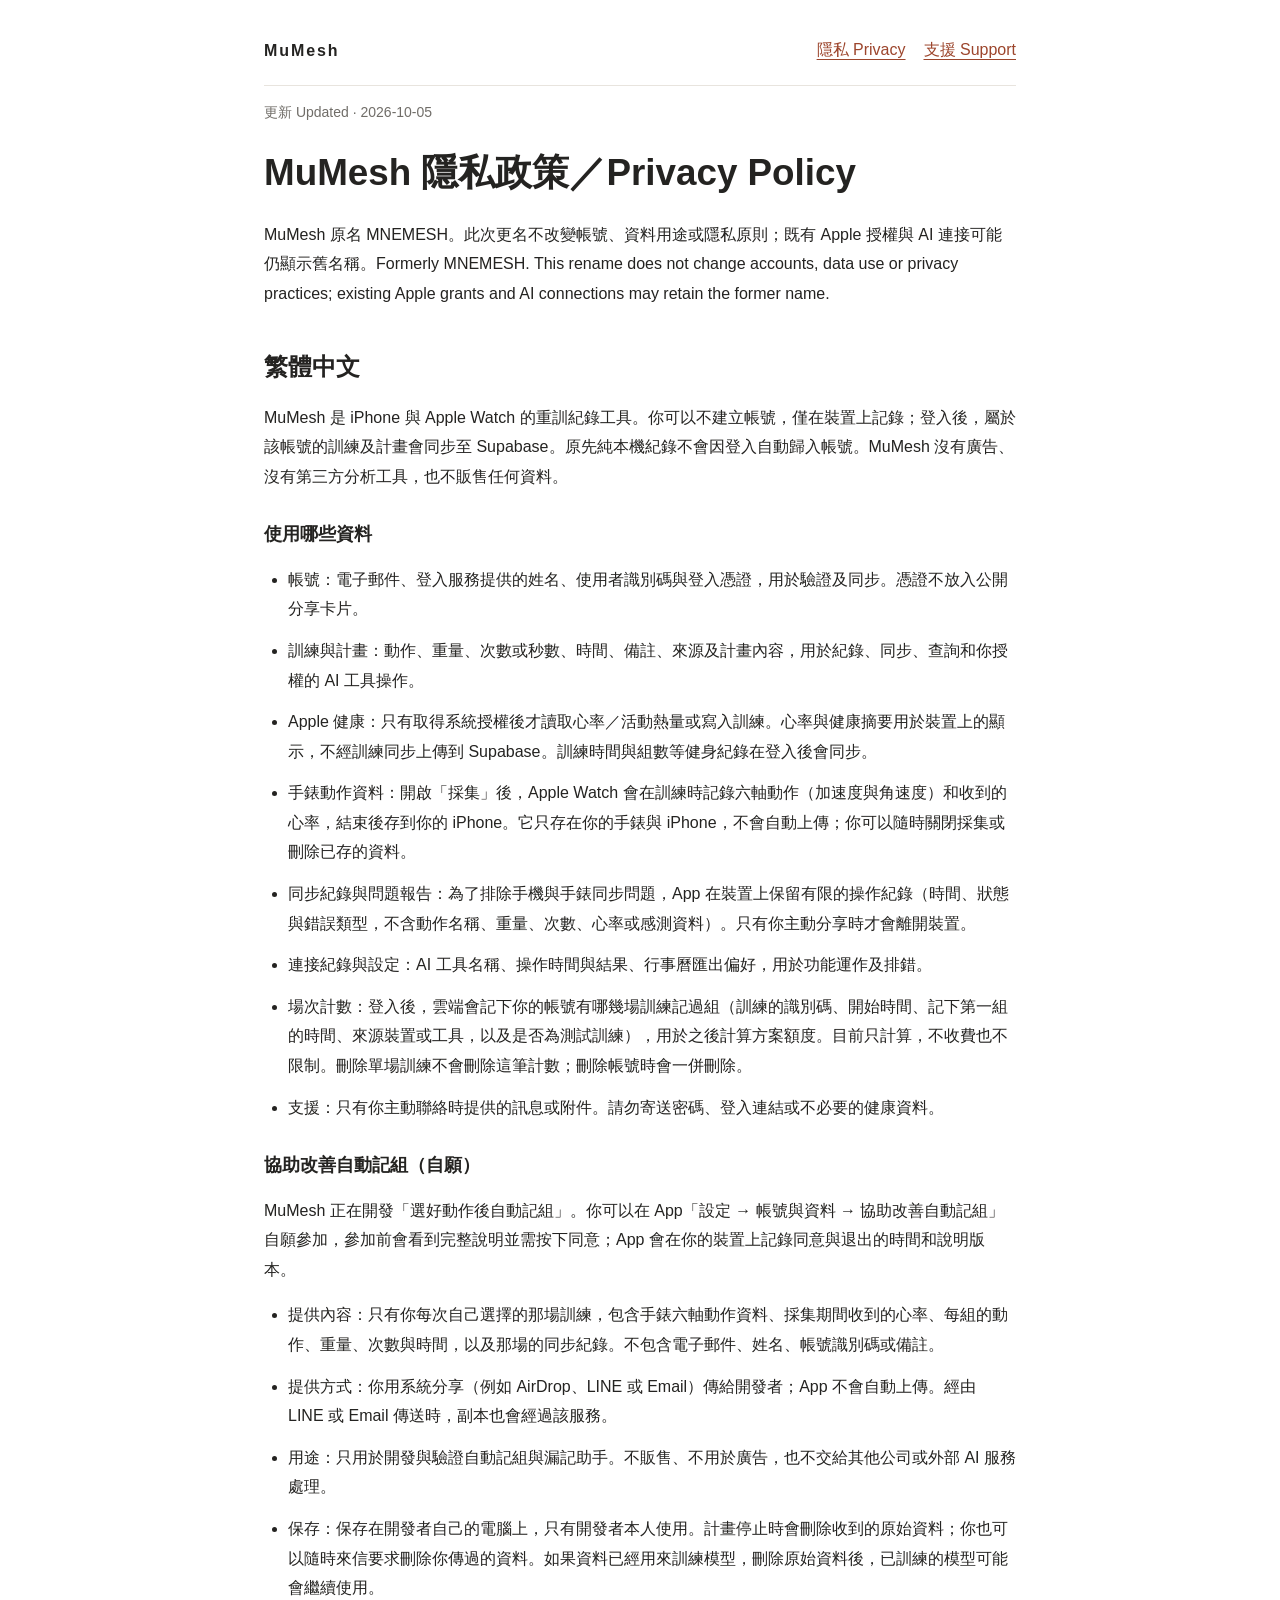
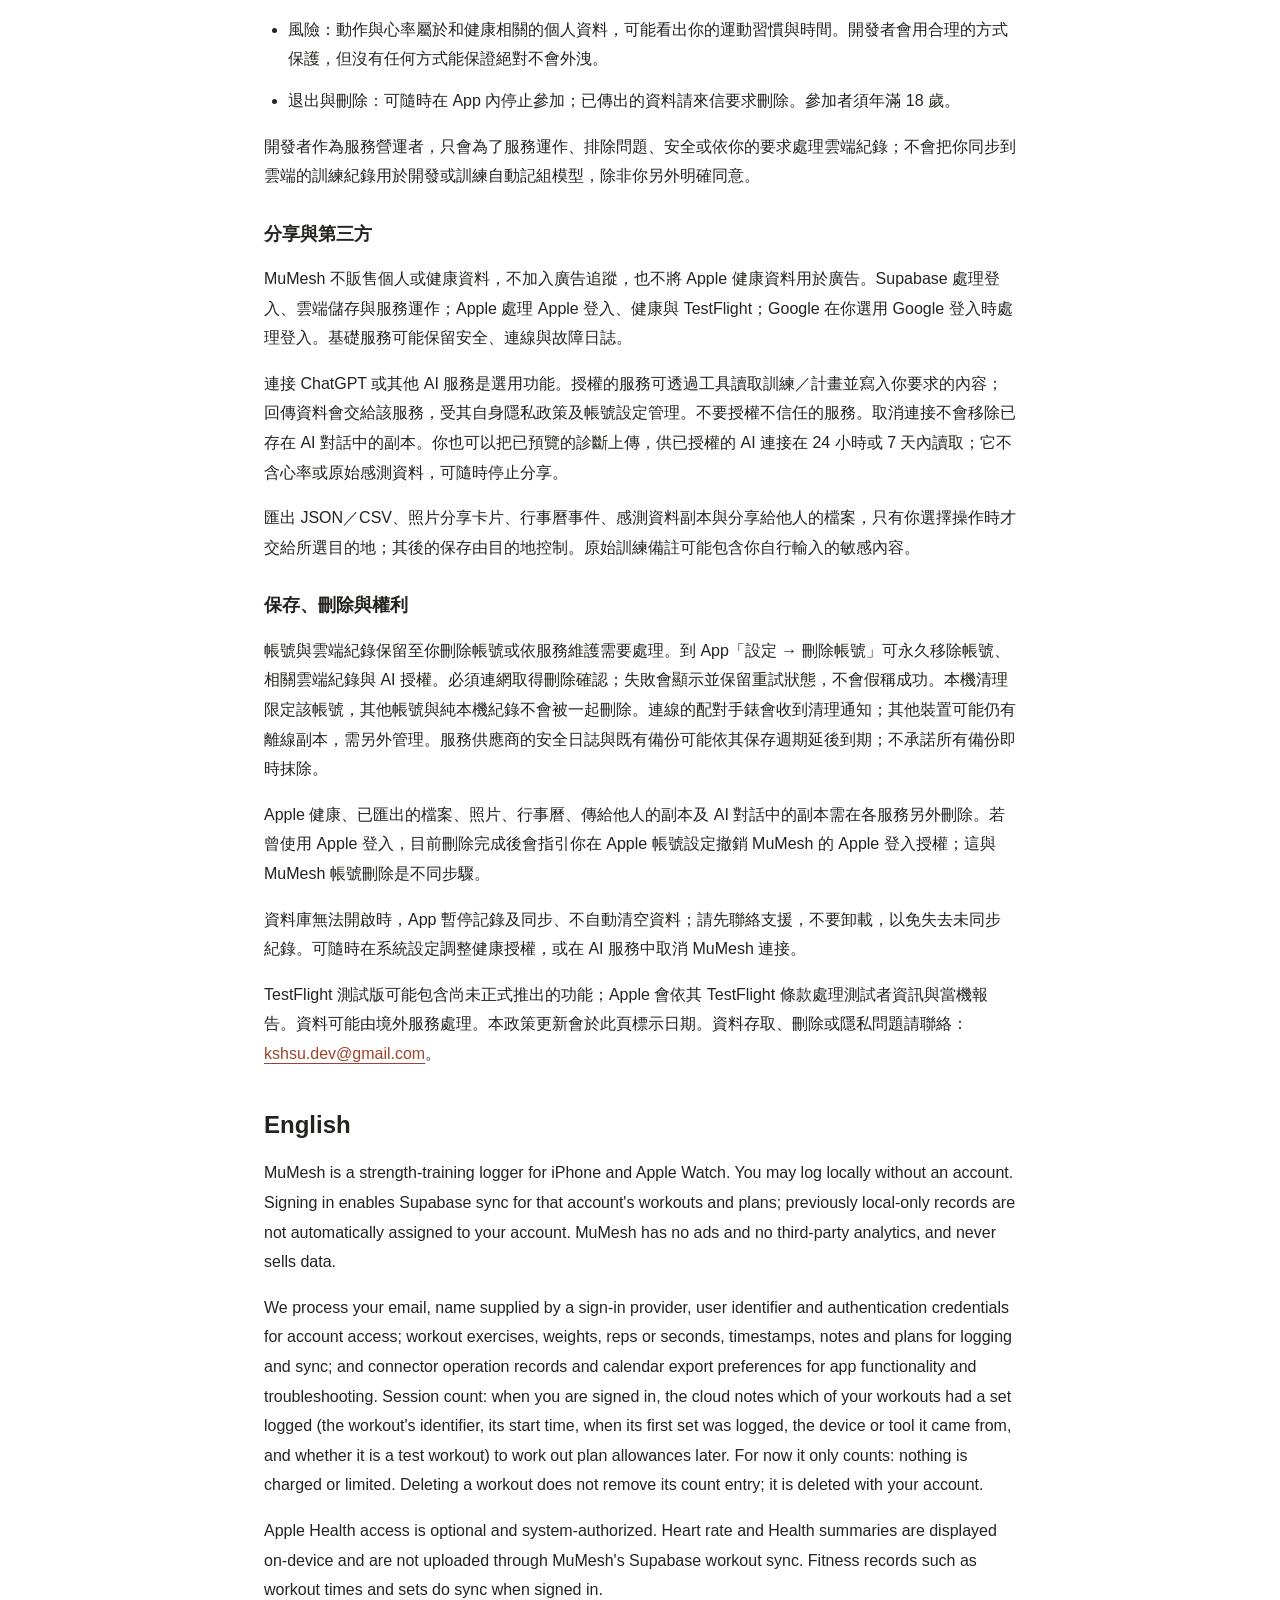
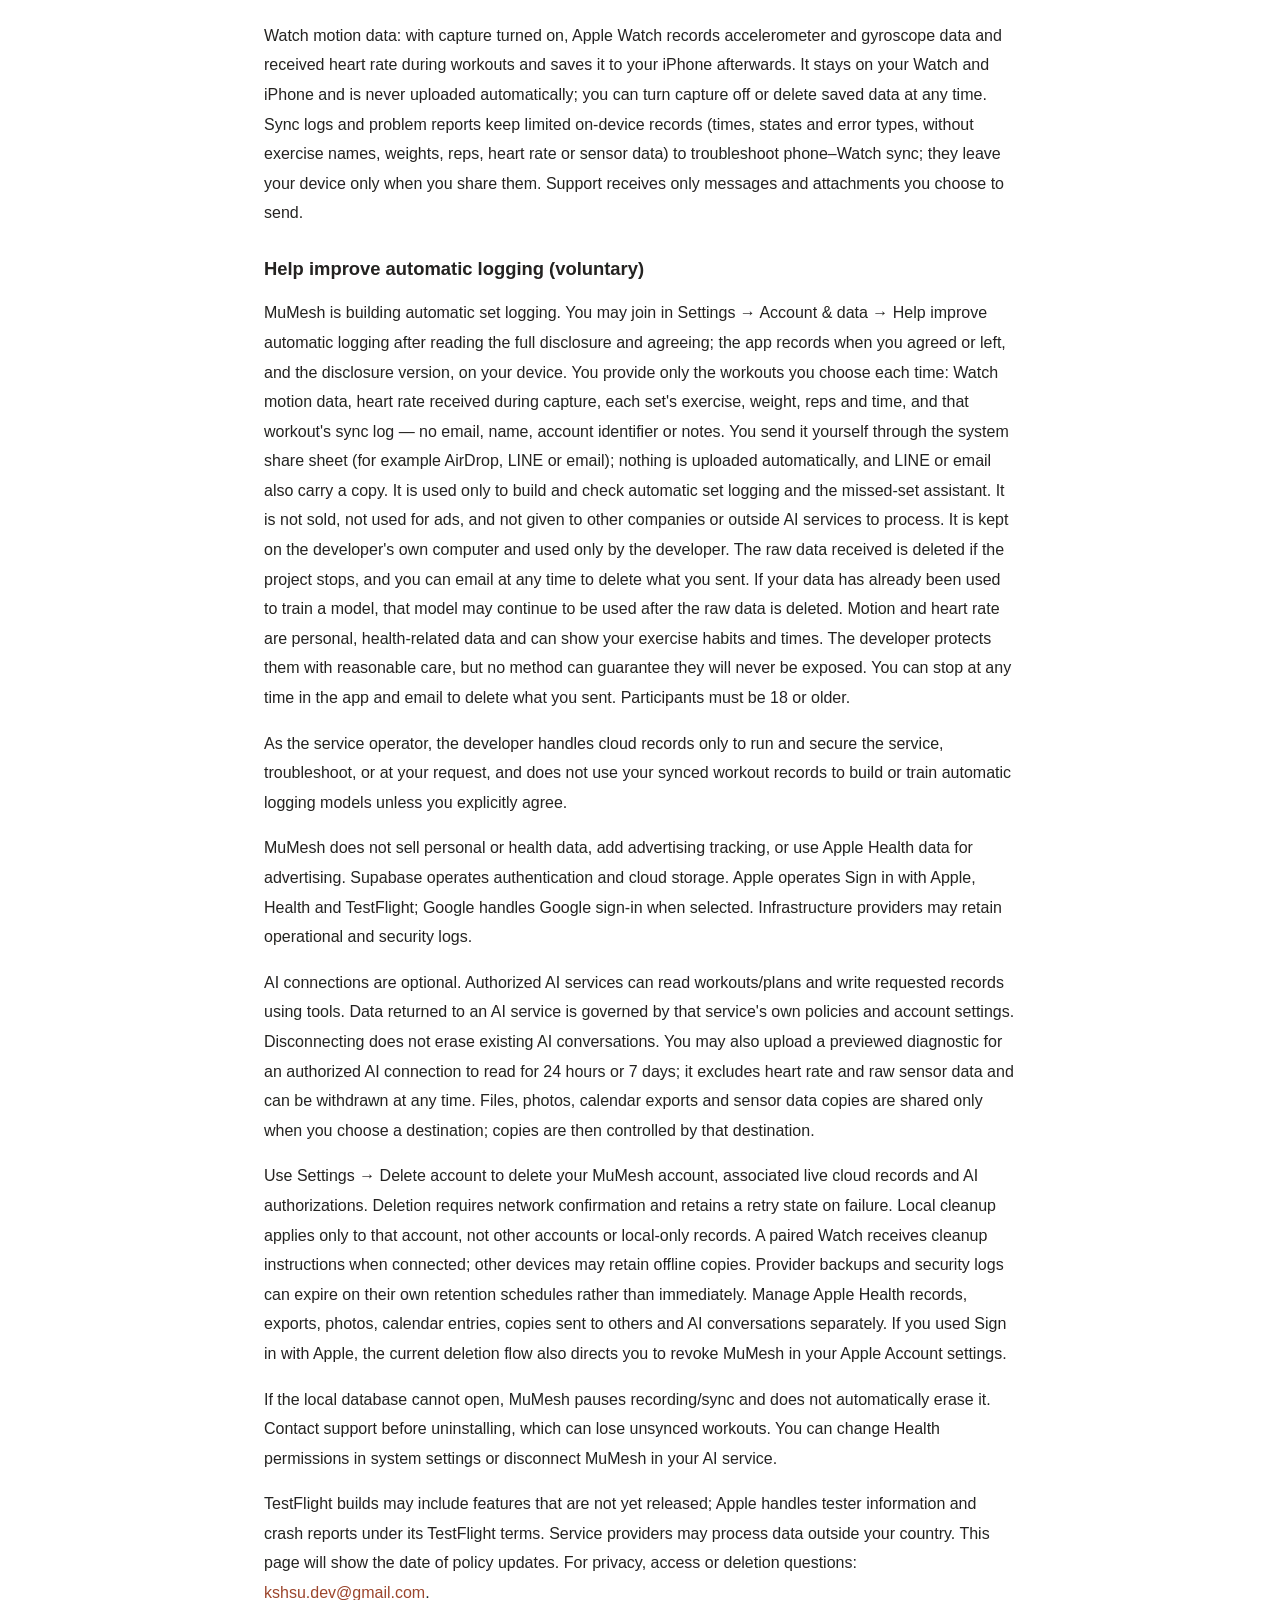
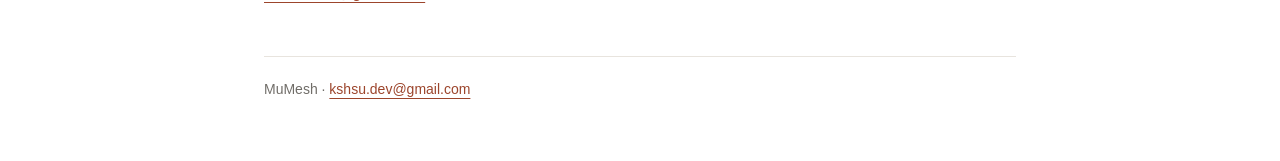
==== commit f9cd4af8: "docs: privacy policy for the session count; contribution paragraph matches the in-app version 2 - Se" ====
--- a/privacy/index.html
+++ b/privacy/index.html
@@ -9,7 +9,7 @@
 </head>
 <body><main>
 <nav aria-label="文件導覽"><span>MuMesh</span><a href="../privacy/">隱私 Privacy</a><a href="../support/">支援 Support</a></nav>
-<p class="date">更新 Updated · 2026-09-26</p>
+<p class="date">更新 Updated · 2026-10-05</p>
 <h1>MuMesh 隱私政策／Privacy Policy</h1>
 <p>MuMesh 原名 MNEMESH。此次更名不改變帳號、資料用途或隱私原則；既有 Apple 授權與 AI 連接可能仍顯示舊名稱。Formerly MNEMESH. This rename does not change accounts, data use or privacy practices; existing Apple grants and AI connections may retain the former name.</p>
 
@@ -24,6 +24,7 @@
 <li>手錶動作資料：開啟「採集」後，Apple Watch 會在訓練時記錄六軸動作（加速度與角速度）和收到的心率，結束後存到你的 iPhone。它只存在你的手錶與 iPhone，不會自動上傳；你可以隨時關閉採集或刪除已存的資料。</li>
 <li>同步紀錄與問題報告：為了排除手機與手錶同步問題，App 在裝置上保留有限的操作紀錄（時間、狀態與錯誤類型，不含動作名稱、重量、次數、心率或感測資料）。只有你主動分享時才會離開裝置。</li>
 <li>連接紀錄與設定：AI 工具名稱、操作時間與結果、行事曆匯出偏好，用於功能運作及排錯。</li>
+<li>場次計數：登入後，雲端會記下你的帳號有哪幾場訓練記過組（訓練的識別碼、開始時間、記下第一組的時間、來源裝置或工具，以及是否為測試訓練），用於之後計算方案額度。目前只計算，不收費也不限制。刪除單場訓練不會刪除這筆計數；刪除帳號時會一併刪除。</li>
 <li>支援：只有你主動聯絡時提供的訊息或附件。請勿寄送密碼、登入連結或不必要的健康資料。</li>
 </ul>
 
@@ -32,9 +33,9 @@
 <ul>
 <li>提供內容：只有你每次自己選擇的那場訓練，包含手錶六軸動作資料、採集期間收到的心率、每組的動作、重量、次數與時間，以及那場的同步紀錄。不包含電子郵件、姓名、帳號識別碼或備註。</li>
 <li>提供方式：你用系統分享（例如 AirDrop、LINE 或 Email）傳給開發者；App 不會自動上傳。經由 LINE 或 Email 傳送時，副本也會經過該服務。</li>
-<li>用途：只用於開發與驗證自動記組與漏記助手。不販售、不外流、不用於廣告，也不提供給其他公司。</li>
-<li>保存：存放在開發者自己的電腦。該項開發結束時（包含停止這個計畫），會刪除所有收到的資料；你也可以隨時要求刪除。刪除後，已用這些資料訓練出的模型不含可辨識的個人資料，可能會繼續使用。</li>
-<li>風險：動作與心率屬於和健康相關的個人資料，可能看出你的運動習慣與時間。</li>
+<li>用途：只用於開發與驗證自動記組與漏記助手。不販售、不用於廣告，也不交給其他公司或外部 AI 服務處理。</li>
+<li>保存：保存在開發者自己的電腦上，只有開發者本人使用。計畫停止時會刪除收到的原始資料；你也可以隨時來信要求刪除你傳過的資料。如果資料已經用來訓練模型，刪除原始資料後，已訓練的模型可能會繼續使用。</li>
+<li>風險：動作與心率屬於和健康相關的個人資料，可能看出你的運動習慣與時間。開發者會用合理的方式保護，但沒有任何方式能保證絕對不會外洩。</li>
 <li>退出與刪除：可隨時在 App 內停止參加；已傳出的資料請來信要求刪除。參加者須年滿 18 歲。</li>
 </ul>
 <p>開發者作為服務營運者，只會為了服務運作、排除問題、安全或依你的要求處理雲端紀錄；不會把你同步到雲端的訓練紀錄用於開發或訓練自動記組模型，除非你另外明確同意。</p>
@@ -52,11 +53,11 @@
 
 <h2>English</h2>
 <p>MuMesh is a strength-training logger for iPhone and Apple Watch. You may log locally without an account. Signing in enables Supabase sync for that account's workouts and plans; previously local-only records are not automatically assigned to your account. MuMesh has no ads and no third-party analytics, and never sells data.</p>
-<p>We process your email, name supplied by a sign-in provider, user identifier and authentication credentials for account access; workout exercises, weights, reps or seconds, timestamps, notes and plans for logging and sync; and connector operation records and calendar export preferences for app functionality and troubleshooting.</p>
+<p>We process your email, name supplied by a sign-in provider, user identifier and authentication credentials for account access; workout exercises, weights, reps or seconds, timestamps, notes and plans for logging and sync; and connector operation records and calendar export preferences for app functionality and troubleshooting. Session count: when you are signed in, the cloud notes which of your workouts had a set logged (the workout's identifier, its start time, when its first set was logged, the device or tool it came from, and whether it is a test workout) to work out plan allowances later. For now it only counts: nothing is charged or limited. Deleting a workout does not remove its count entry; it is deleted with your account.</p>
 <p>Apple Health access is optional and system-authorized. Heart rate and Health summaries are displayed on-device and are not uploaded through MuMesh's Supabase workout sync. Fitness records such as workout times and sets do sync when signed in.</p>
 <p>Watch motion data: with capture turned on, Apple Watch records accelerometer and gyroscope data and received heart rate during workouts and saves it to your iPhone afterwards. It stays on your Watch and iPhone and is never uploaded automatically; you can turn capture off or delete saved data at any time. Sync logs and problem reports keep limited on-device records (times, states and error types, without exercise names, weights, reps, heart rate or sensor data) to troubleshoot phone–Watch sync; they leave your device only when you share them. Support receives only messages and attachments you choose to send.</p>
 <h3>Help improve automatic logging (voluntary)</h3>
-<p>MuMesh is building automatic set logging. You may join in Settings → Account &amp; data → Help improve automatic logging after reading the full disclosure and agreeing; the app records when you agreed or left, and the disclosure version, on your device. You provide only the workouts you choose each time: Watch motion data, heart rate received during capture, each set's exercise, weight, reps and time, and that workout's sync log — no email, name, account identifier or notes. You send it yourself through the system share sheet (for example AirDrop, LINE or email); nothing is uploaded automatically, and LINE or email also carry a copy. It is used only to build and check automatic set logging and the missed-set assistant, never sold, never leaked, never used for ads and never given to other companies. It is kept on the developer's own computer; when that work ends (including if the project is stopped), all received data is deleted, and you can ask for deletion at any time. Models already trained on it contain no identifiable personal data and may continue to be used after deletion. Motion and heart rate are personal, health-related data and can show your exercise habits and times. You can stop at any time in the app and email to delete what you sent. Participants must be 18 or older.</p>
+<p>MuMesh is building automatic set logging. You may join in Settings → Account &amp; data → Help improve automatic logging after reading the full disclosure and agreeing; the app records when you agreed or left, and the disclosure version, on your device. You provide only the workouts you choose each time: Watch motion data, heart rate received during capture, each set's exercise, weight, reps and time, and that workout's sync log — no email, name, account identifier or notes. You send it yourself through the system share sheet (for example AirDrop, LINE or email); nothing is uploaded automatically, and LINE or email also carry a copy. It is used only to build and check automatic set logging and the missed-set assistant. It is not sold, not used for ads, and not given to other companies or outside AI services to process. It is kept on the developer's own computer and used only by the developer. The raw data received is deleted if the project stops, and you can email at any time to delete what you sent. If your data has already been used to train a model, that model may continue to be used after the raw data is deleted. Motion and heart rate are personal, health-related data and can show your exercise habits and times. The developer protects them with reasonable care, but no method can guarantee they will never be exposed. You can stop at any time in the app and email to delete what you sent. Participants must be 18 or older.</p>
 <p>As the service operator, the developer handles cloud records only to run and secure the service, troubleshoot, or at your request, and does not use your synced workout records to build or train automatic logging models unless you explicitly agree.</p>
 <p>MuMesh does not sell personal or health data, add advertising tracking, or use Apple Health data for advertising. Supabase operates authentication and cloud storage. Apple operates Sign in with Apple, Health and TestFlight; Google handles Google sign-in when selected. Infrastructure providers may retain operational and security logs.</p>
 <p>AI connections are optional. Authorized AI services can read workouts/plans and write requested records using tools. Data returned to an AI service is governed by that service's own policies and account settings. Disconnecting does not erase existing AI conversations. You may also upload a previewed diagnostic for an authorized AI connection to read for 24 hours or 7 days; it excludes heart rate and raw sensor data and can be withdrawn at any time. Files, photos, calendar exports and sensor data copies are shared only when you choose a destination; copies are then controlled by that destination.</p>
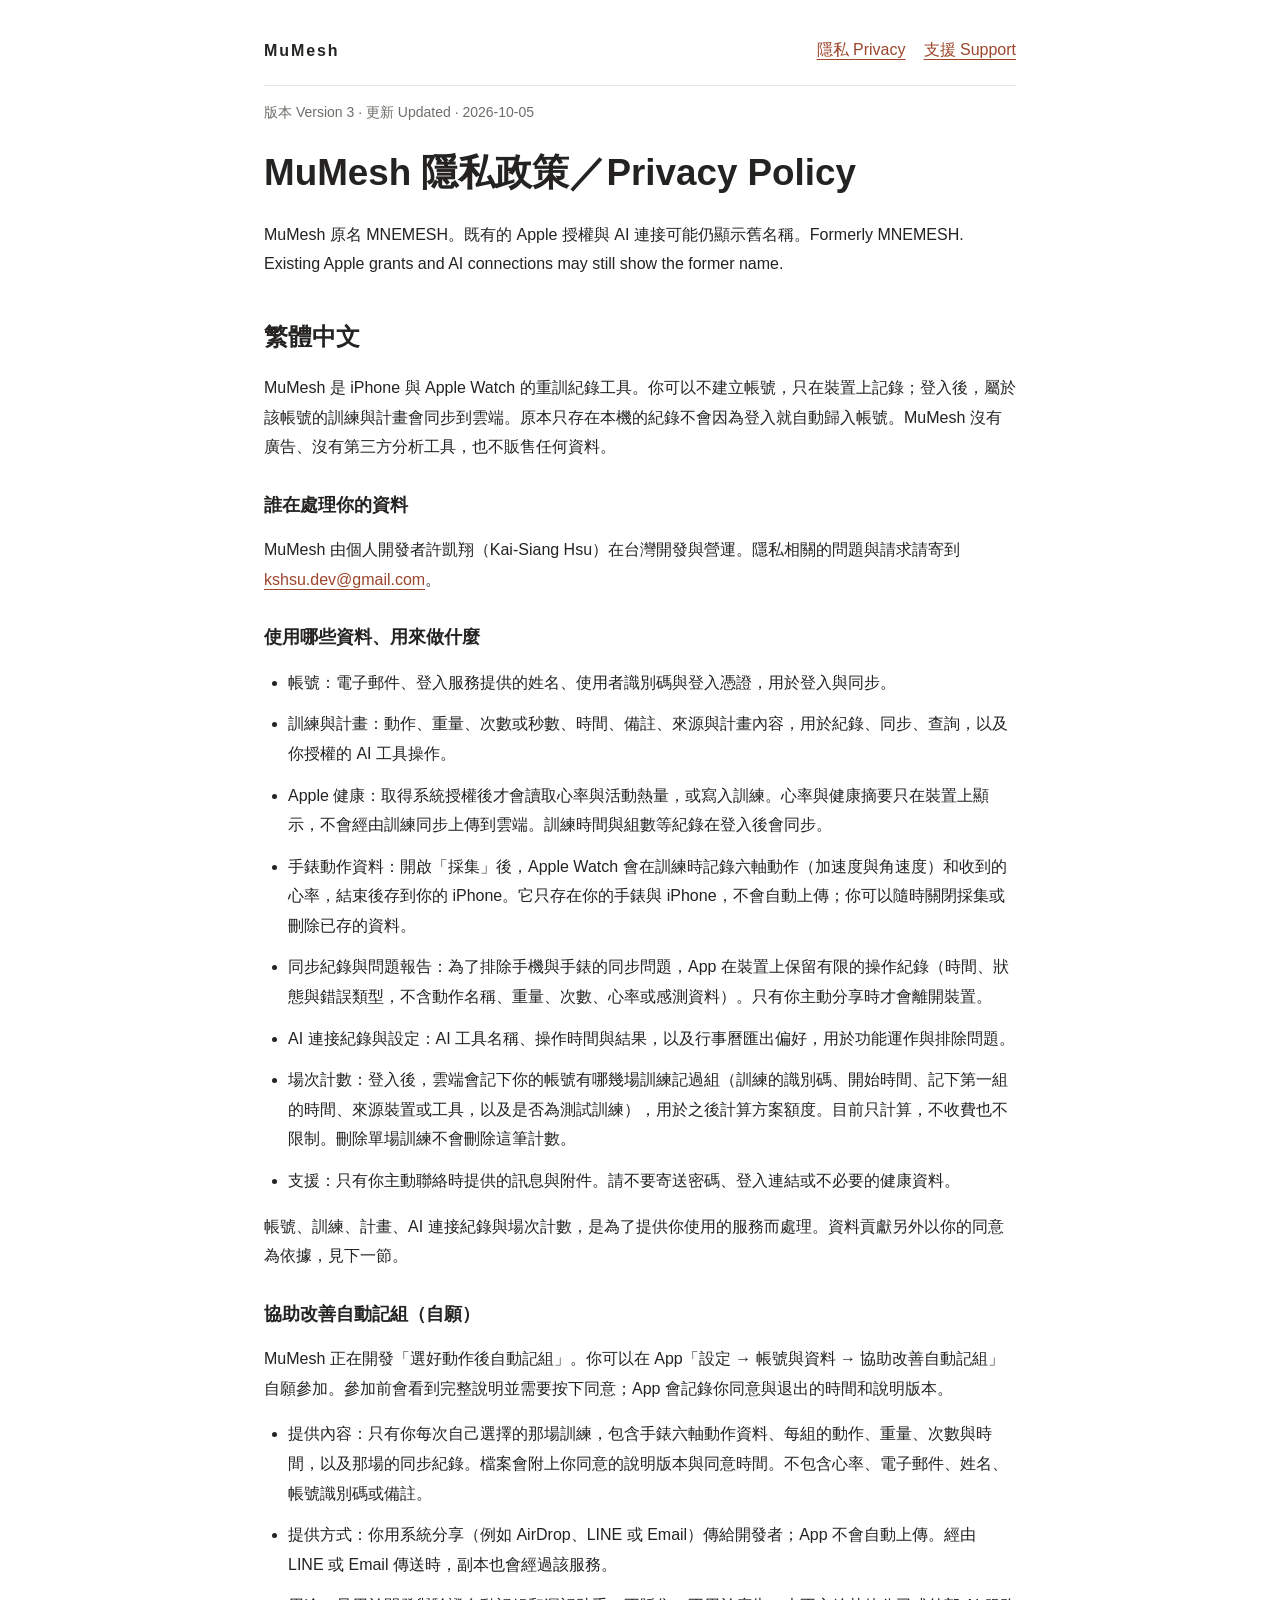
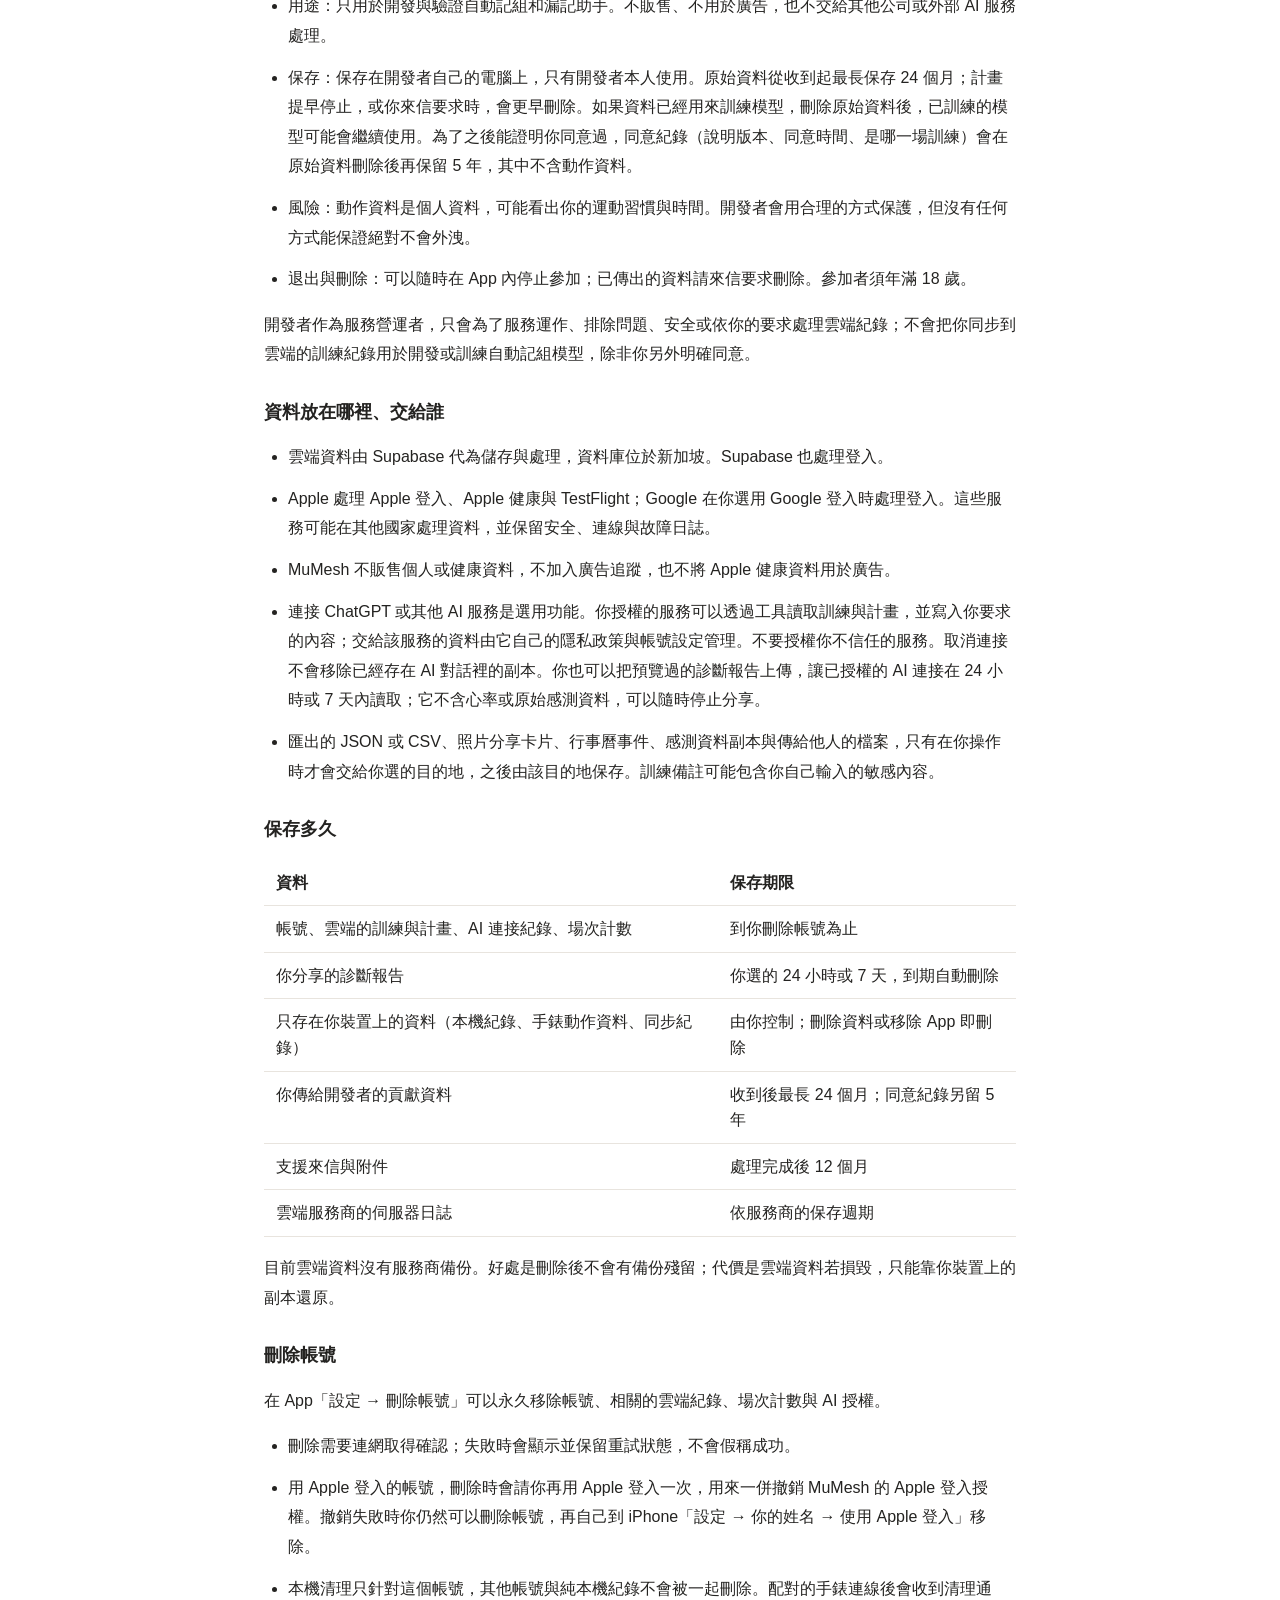
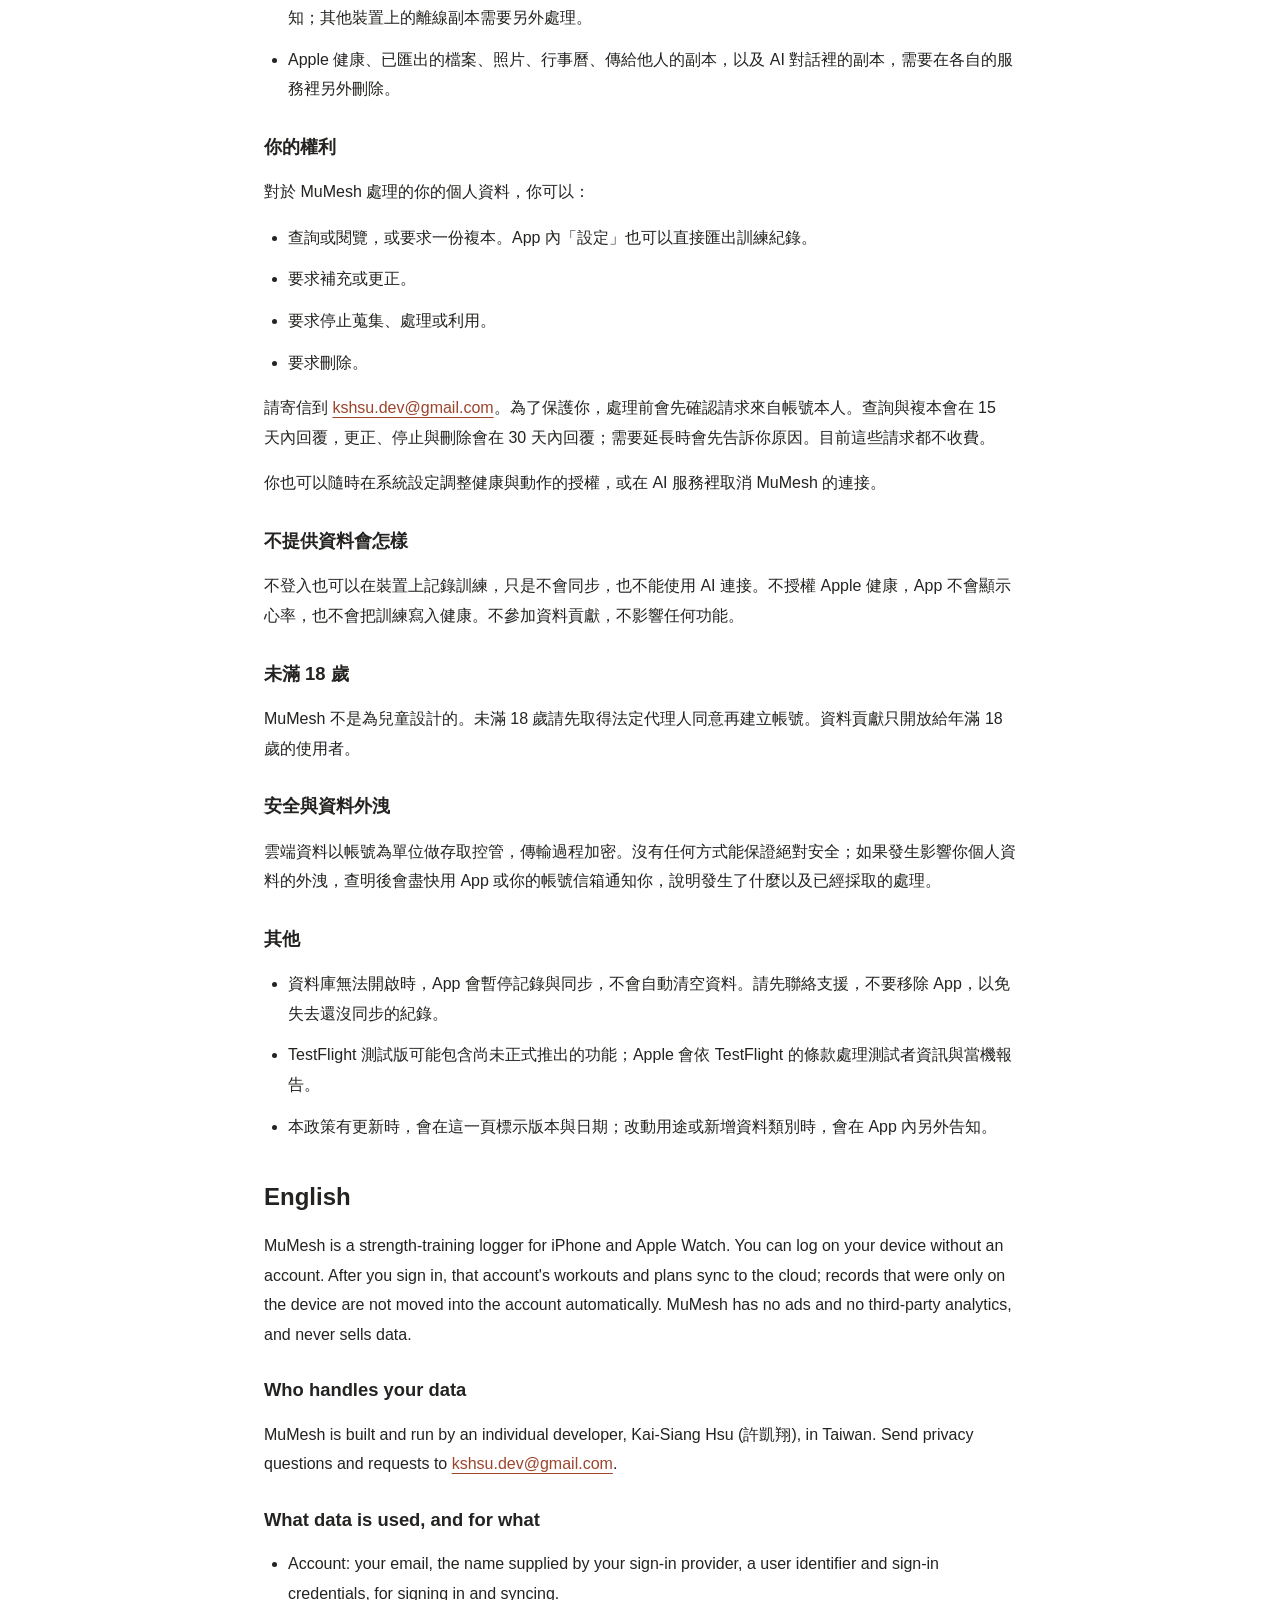
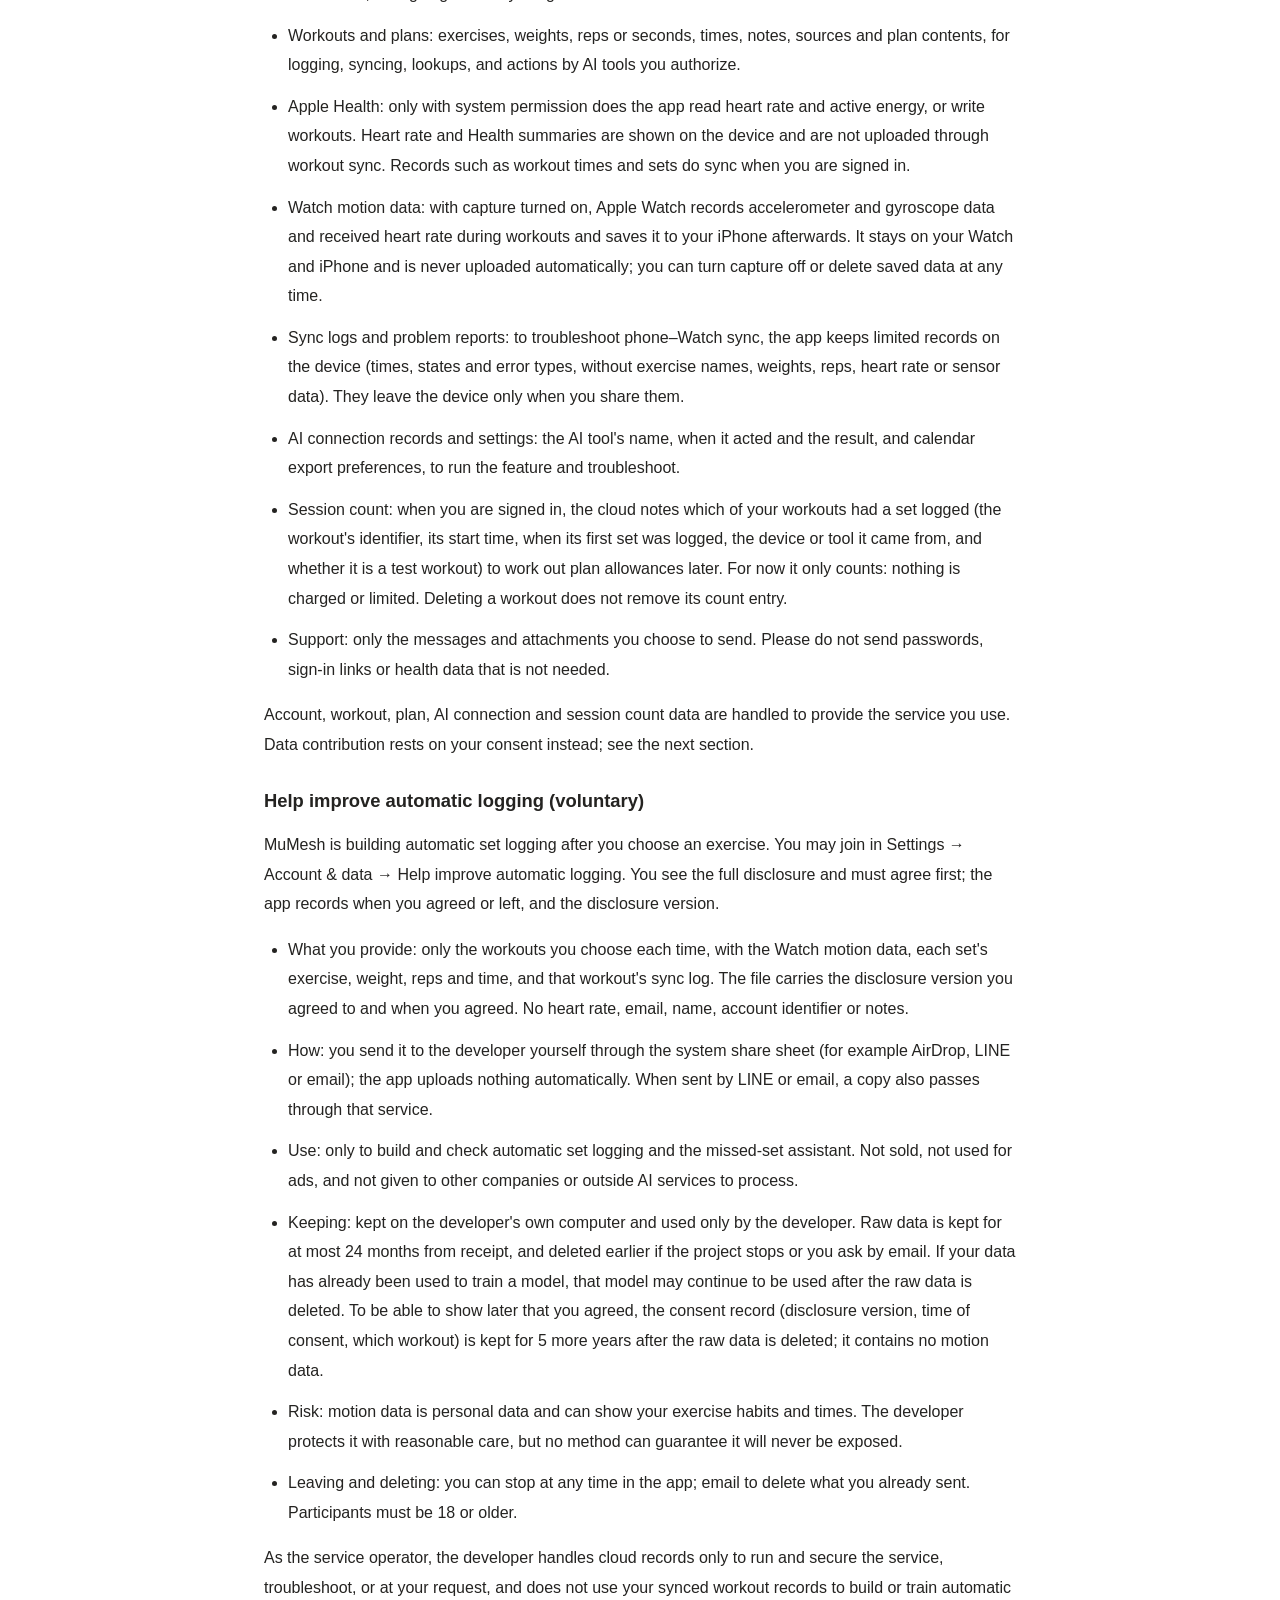
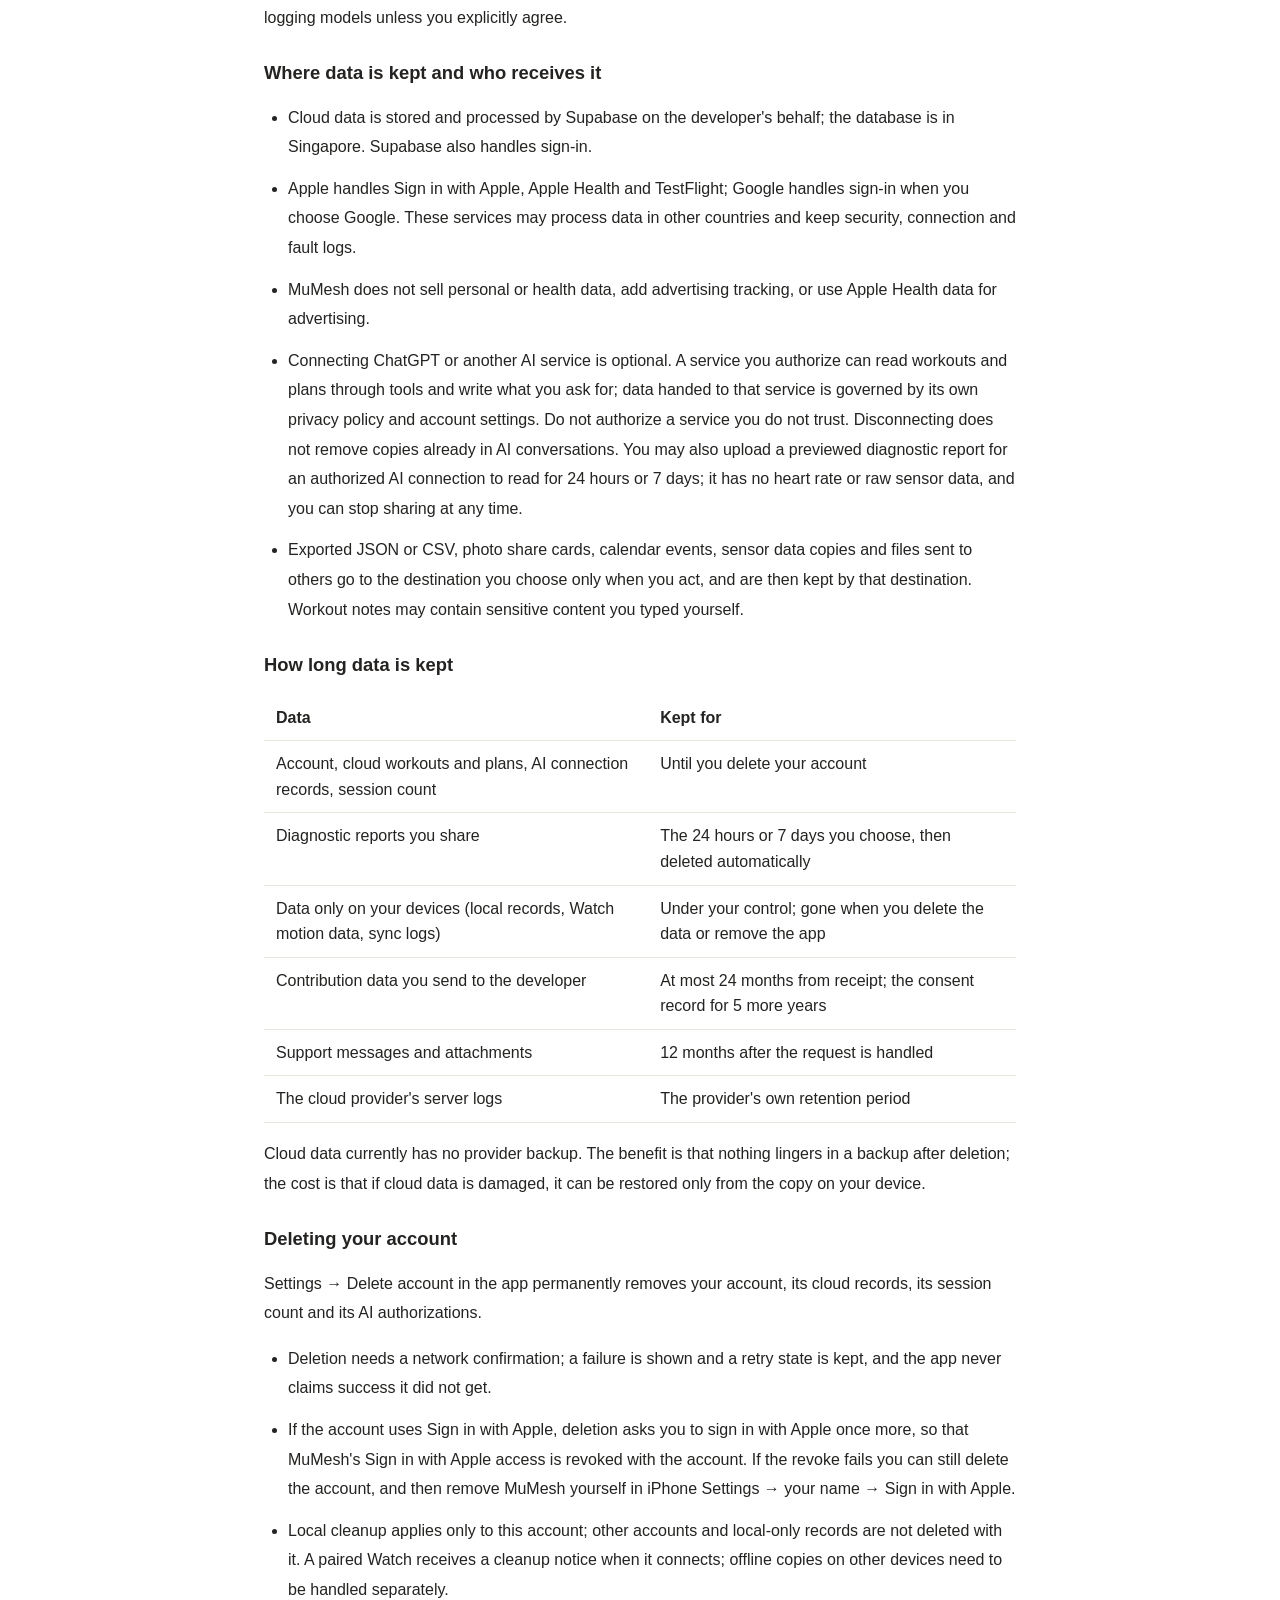
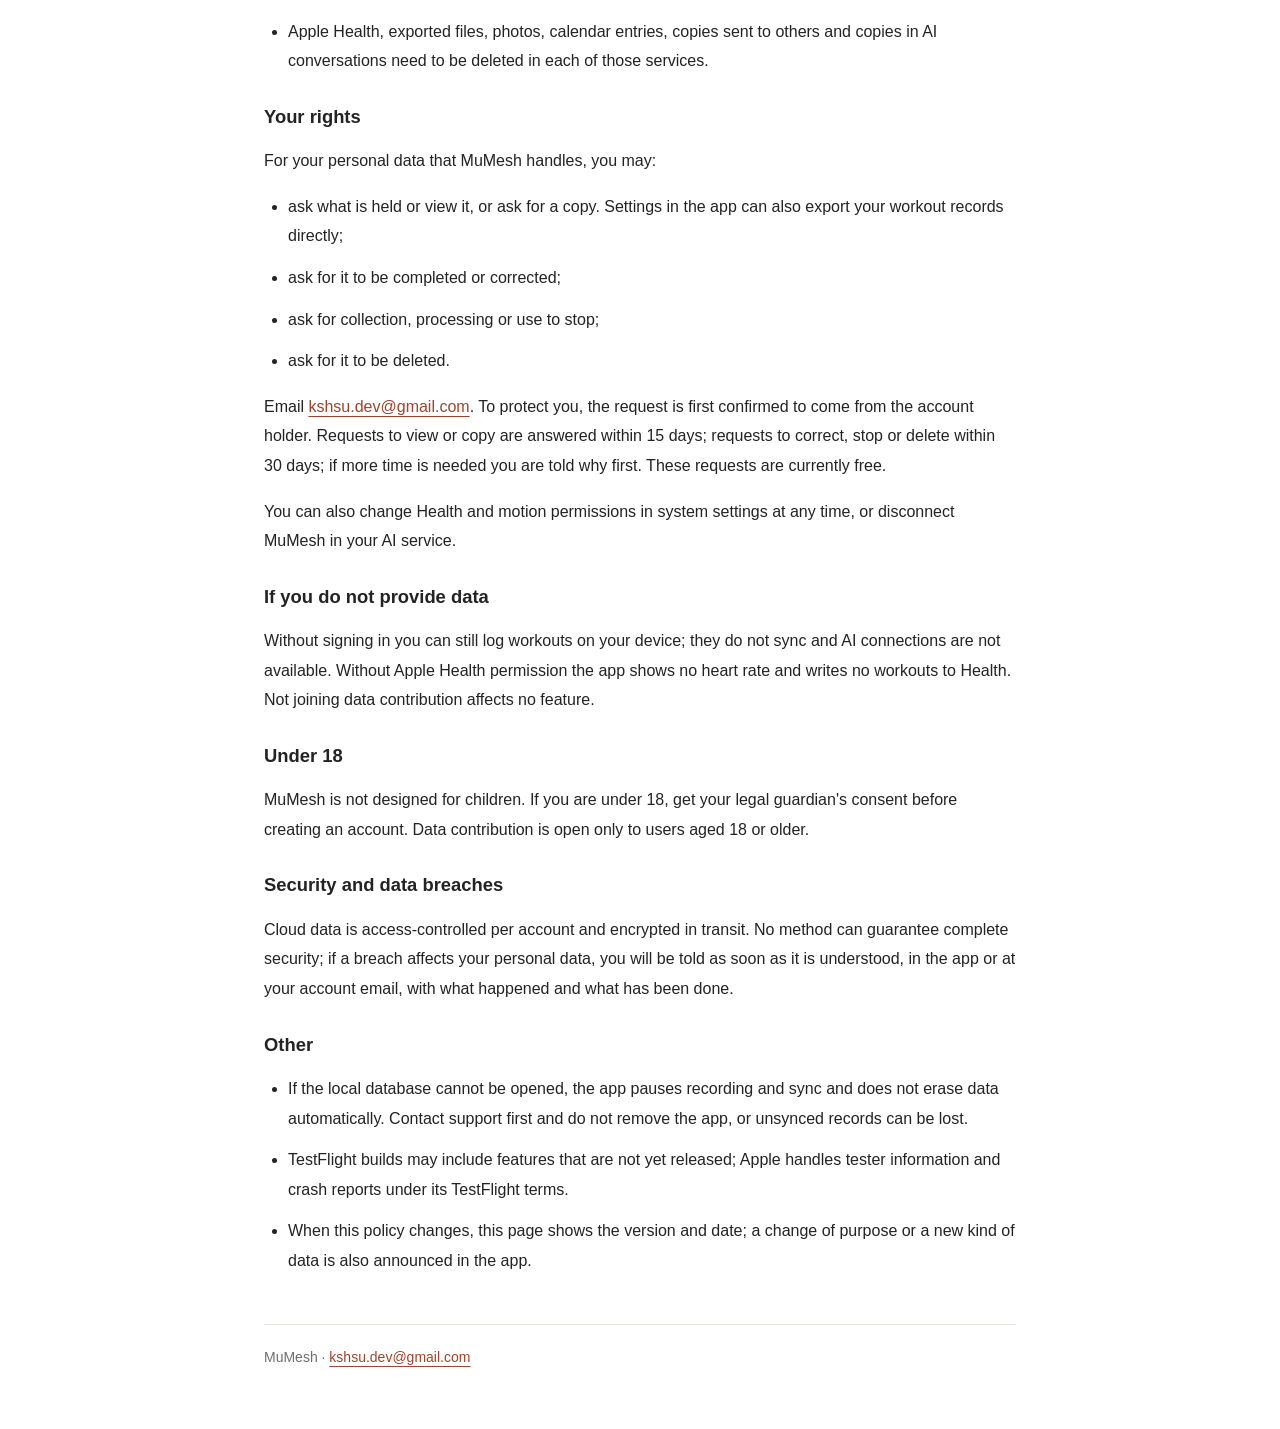
==== commit e2fc9aa3: "docs: privacy policy version 3 (operator, retention, storage region, rights, Apple revoke on deletio" ====
--- a/privacy/index.html
+++ b/privacy/index.html
@@ -9,61 +9,185 @@
 </head>
 <body><main>
 <nav aria-label="文件導覽"><span>MuMesh</span><a href="../privacy/">隱私 Privacy</a><a href="../support/">支援 Support</a></nav>
-<p class="date">更新 Updated · 2026-10-05</p>
+<p class="date">版本 Version 3 · 更新 Updated · 2026-10-05</p>
 <h1>MuMesh 隱私政策／Privacy Policy</h1>
-<p>MuMesh 原名 MNEMESH。此次更名不改變帳號、資料用途或隱私原則；既有 Apple 授權與 AI 連接可能仍顯示舊名稱。Formerly MNEMESH. This rename does not change accounts, data use or privacy practices; existing Apple grants and AI connections may retain the former name.</p>
+<p>MuMesh 原名 MNEMESH。既有的 Apple 授權與 AI 連接可能仍顯示舊名稱。Formerly MNEMESH. Existing Apple grants and AI connections may still show the former name.</p>
 
 <h2>繁體中文</h2>
-<p>MuMesh 是 iPhone 與 Apple Watch 的重訓紀錄工具。你可以不建立帳號，僅在裝置上記錄；登入後，屬於該帳號的訓練及計畫會同步至 Supabase。原先純本機紀錄不會因登入自動歸入帳號。MuMesh 沒有廣告、沒有第三方分析工具，也不販售任何資料。</p>
+<p>MuMesh 是 iPhone 與 Apple Watch 的重訓紀錄工具。你可以不建立帳號，只在裝置上記錄；登入後，屬於該帳號的訓練與計畫會同步到雲端。原本只存在本機的紀錄不會因為登入就自動歸入帳號。MuMesh 沒有廣告、沒有第三方分析工具，也不販售任何資料。</p>
 
-<h3>使用哪些資料</h3>
+<h3>誰在處理你的資料</h3>
+<p>MuMesh 由個人開發者許凱翔（Kai-Siang Hsu）在台灣開發與營運。隱私相關的問題與請求請寄到 <a href="mailto:kshsu.dev@gmail.com">kshsu.dev@gmail.com</a>。</p>
+
+<h3>使用哪些資料、用來做什麼</h3>
 <ul>
-<li>帳號：電子郵件、登入服務提供的姓名、使用者識別碼與登入憑證，用於驗證及同步。憑證不放入公開分享卡片。</li>
-<li>訓練與計畫：動作、重量、次數或秒數、時間、備註、來源及計畫內容，用於紀錄、同步、查詢和你授權的 AI 工具操作。</li>
-<li>Apple 健康：只有取得系統授權後才讀取心率／活動熱量或寫入訓練。心率與健康摘要用於裝置上的顯示，不經訓練同步上傳到 Supabase。訓練時間與組數等健身紀錄在登入後會同步。</li>
+<li>帳號：電子郵件、登入服務提供的姓名、使用者識別碼與登入憑證，用於登入與同步。</li>
+<li>訓練與計畫：動作、重量、次數或秒數、時間、備註、來源與計畫內容，用於紀錄、同步、查詢，以及你授權的 AI 工具操作。</li>
+<li>Apple 健康：取得系統授權後才會讀取心率與活動熱量，或寫入訓練。心率與健康摘要只在裝置上顯示，不會經由訓練同步上傳到雲端。訓練時間與組數等紀錄在登入後會同步。</li>
 <li>手錶動作資料：開啟「採集」後，Apple Watch 會在訓練時記錄六軸動作（加速度與角速度）和收到的心率，結束後存到你的 iPhone。它只存在你的手錶與 iPhone，不會自動上傳；你可以隨時關閉採集或刪除已存的資料。</li>
-<li>同步紀錄與問題報告：為了排除手機與手錶同步問題，App 在裝置上保留有限的操作紀錄（時間、狀態與錯誤類型，不含動作名稱、重量、次數、心率或感測資料）。只有你主動分享時才會離開裝置。</li>
-<li>連接紀錄與設定：AI 工具名稱、操作時間與結果、行事曆匯出偏好，用於功能運作及排錯。</li>
-<li>場次計數：登入後，雲端會記下你的帳號有哪幾場訓練記過組（訓練的識別碼、開始時間、記下第一組的時間、來源裝置或工具，以及是否為測試訓練），用於之後計算方案額度。目前只計算，不收費也不限制。刪除單場訓練不會刪除這筆計數；刪除帳號時會一併刪除。</li>
-<li>支援：只有你主動聯絡時提供的訊息或附件。請勿寄送密碼、登入連結或不必要的健康資料。</li>
+<li>同步紀錄與問題報告：為了排除手機與手錶的同步問題，App 在裝置上保留有限的操作紀錄（時間、狀態與錯誤類型，不含動作名稱、重量、次數、心率或感測資料）。只有你主動分享時才會離開裝置。</li>
+<li>AI 連接紀錄與設定：AI 工具名稱、操作時間與結果，以及行事曆匯出偏好，用於功能運作與排除問題。</li>
+<li>場次計數：登入後，雲端會記下你的帳號有哪幾場訓練記過組（訓練的識別碼、開始時間、記下第一組的時間、來源裝置或工具，以及是否為測試訓練），用於之後計算方案額度。目前只計算，不收費也不限制。刪除單場訓練不會刪除這筆計數。</li>
+<li>支援：只有你主動聯絡時提供的訊息與附件。請不要寄送密碼、登入連結或不必要的健康資料。</li>
 </ul>
+<p>帳號、訓練、計畫、AI 連接紀錄與場次計數，是為了提供你使用的服務而處理。資料貢獻另外以你的同意為依據，見下一節。</p>
 
 <h3>協助改善自動記組（自願）</h3>
-<p>MuMesh 正在開發「選好動作後自動記組」。你可以在 App「設定 → 帳號與資料 → 協助改善自動記組」自願參加，參加前會看到完整說明並需按下同意；App 會在你的裝置上記錄同意與退出的時間和說明版本。</p>
+<p>MuMesh 正在開發「選好動作後自動記組」。你可以在 App「設定 → 帳號與資料 → 協助改善自動記組」自願參加。參加前會看到完整說明並需要按下同意；App 會記錄你同意與退出的時間和說明版本。</p>
 <ul>
-<li>提供內容：只有你每次自己選擇的那場訓練，包含手錶六軸動作資料、採集期間收到的心率、每組的動作、重量、次數與時間，以及那場的同步紀錄。不包含電子郵件、姓名、帳號識別碼或備註。</li>
+<li>提供內容：只有你每次自己選擇的那場訓練，包含手錶六軸動作資料、每組的動作、重量、次數與時間，以及那場的同步紀錄。檔案會附上你同意的說明版本與同意時間。不包含心率、電子郵件、姓名、帳號識別碼或備註。</li>
 <li>提供方式：你用系統分享（例如 AirDrop、LINE 或 Email）傳給開發者；App 不會自動上傳。經由 LINE 或 Email 傳送時，副本也會經過該服務。</li>
-<li>用途：只用於開發與驗證自動記組與漏記助手。不販售、不用於廣告，也不交給其他公司或外部 AI 服務處理。</li>
-<li>保存：保存在開發者自己的電腦上，只有開發者本人使用。計畫停止時會刪除收到的原始資料；你也可以隨時來信要求刪除你傳過的資料。如果資料已經用來訓練模型，刪除原始資料後，已訓練的模型可能會繼續使用。</li>
-<li>風險：動作與心率屬於和健康相關的個人資料，可能看出你的運動習慣與時間。開發者會用合理的方式保護，但沒有任何方式能保證絕對不會外洩。</li>
-<li>退出與刪除：可隨時在 App 內停止參加；已傳出的資料請來信要求刪除。參加者須年滿 18 歲。</li>
+<li>用途：只用於開發與驗證自動記組和漏記助手。不販售、不用於廣告，也不交給其他公司或外部 AI 服務處理。</li>
+<li>保存：保存在開發者自己的電腦上，只有開發者本人使用。原始資料從收到起最長保存 24 個月；計畫提早停止，或你來信要求時，會更早刪除。如果資料已經用來訓練模型，刪除原始資料後，已訓練的模型可能會繼續使用。為了之後能證明你同意過，同意紀錄（說明版本、同意時間、是哪一場訓練）會在原始資料刪除後再保留 5 年，其中不含動作資料。</li>
+<li>風險：動作資料是個人資料，可能看出你的運動習慣與時間。開發者會用合理的方式保護，但沒有任何方式能保證絕對不會外洩。</li>
+<li>退出與刪除：可以隨時在 App 內停止參加；已傳出的資料請來信要求刪除。參加者須年滿 18 歲。</li>
 </ul>
 <p>開發者作為服務營運者，只會為了服務運作、排除問題、安全或依你的要求處理雲端紀錄；不會把你同步到雲端的訓練紀錄用於開發或訓練自動記組模型，除非你另外明確同意。</p>
 
-<h3>分享與第三方</h3>
-<p>MuMesh 不販售個人或健康資料，不加入廣告追蹤，也不將 Apple 健康資料用於廣告。Supabase 處理登入、雲端儲存與服務運作；Apple 處理 Apple 登入、健康與 TestFlight；Google 在你選用 Google 登入時處理登入。基礎服務可能保留安全、連線與故障日誌。</p>
-<p>連接 ChatGPT 或其他 AI 服務是選用功能。授權的服務可透過工具讀取訓練／計畫並寫入你要求的內容；回傳資料會交給該服務，受其自身隱私政策及帳號設定管理。不要授權不信任的服務。取消連接不會移除已存在 AI 對話中的副本。你也可以把已預覽的診斷上傳，供已授權的 AI 連接在 24 小時或 7 天內讀取；它不含心率或原始感測資料，可隨時停止分享。</p>
-<p>匯出 JSON／CSV、照片分享卡片、行事曆事件、感測資料副本與分享給他人的檔案，只有你選擇操作時才交給所選目的地；其後的保存由目的地控制。原始訓練備註可能包含你自行輸入的敏感內容。</p>
+<h3>資料放在哪裡、交給誰</h3>
+<ul>
+<li>雲端資料由 Supabase 代為儲存與處理，資料庫位於新加坡。Supabase 也處理登入。</li>
+<li>Apple 處理 Apple 登入、Apple 健康與 TestFlight；Google 在你選用 Google 登入時處理登入。這些服務可能在其他國家處理資料，並保留安全、連線與故障日誌。</li>
+<li>MuMesh 不販售個人或健康資料，不加入廣告追蹤，也不將 Apple 健康資料用於廣告。</li>
+<li>連接 ChatGPT 或其他 AI 服務是選用功能。你授權的服務可以透過工具讀取訓練與計畫，並寫入你要求的內容；交給該服務的資料由它自己的隱私政策與帳號設定管理。不要授權你不信任的服務。取消連接不會移除已經存在 AI 對話裡的副本。你也可以把預覽過的診斷報告上傳，讓已授權的 AI 連接在 24 小時或 7 天內讀取；它不含心率或原始感測資料，可以隨時停止分享。</li>
+<li>匯出的 JSON 或 CSV、照片分享卡片、行事曆事件、感測資料副本與傳給他人的檔案，只有在你操作時才會交給你選的目的地，之後由該目的地保存。訓練備註可能包含你自己輸入的敏感內容。</li>
+</ul>
 
-<h3>保存、刪除與權利</h3>
-<p>帳號與雲端紀錄保留至你刪除帳號或依服務維護需要處理。到 App「設定 → 刪除帳號」可永久移除帳號、相關雲端紀錄與 AI 授權。必須連網取得刪除確認；失敗會顯示並保留重試狀態，不會假稱成功。本機清理限定該帳號，其他帳號與純本機紀錄不會被一起刪除。連線的配對手錶會收到清理通知；其他裝置可能仍有離線副本，需另外管理。服務供應商的安全日誌與既有備份可能依其保存週期延後到期；不承諾所有備份即時抹除。</p>
-<p>Apple 健康、已匯出的檔案、照片、行事曆、傳給他人的副本及 AI 對話中的副本需在各服務另外刪除。若曾使用 Apple 登入，目前刪除完成後會指引你在 Apple 帳號設定撤銷 MuMesh 的 Apple 登入授權；這與 MuMesh 帳號刪除是不同步驟。</p>
-<p>資料庫無法開啟時，App 暫停記錄及同步、不自動清空資料；請先聯絡支援，不要卸載，以免失去未同步紀錄。可隨時在系統設定調整健康授權，或在 AI 服務中取消 MuMesh 連接。</p>
-<p>TestFlight 測試版可能包含尚未正式推出的功能；Apple 會依其 TestFlight 條款處理測試者資訊與當機報告。資料可能由境外服務處理。本政策更新會於此頁標示日期。資料存取、刪除或隱私問題請聯絡：<a href="mailto:kshsu.dev@gmail.com">kshsu.dev@gmail.com</a>。</p>
+<h3>保存多久</h3>
+<table>
+<tr><th>資料</th><th>保存期限</th></tr>
+<tr><td>帳號、雲端的訓練與計畫、AI 連接紀錄、場次計數</td><td>到你刪除帳號為止</td></tr>
+<tr><td>你分享的診斷報告</td><td>你選的 24 小時或 7 天，到期自動刪除</td></tr>
+<tr><td>只存在你裝置上的資料（本機紀錄、手錶動作資料、同步紀錄）</td><td>由你控制；刪除資料或移除 App 即刪除</td></tr>
+<tr><td>你傳給開發者的貢獻資料</td><td>收到後最長 24 個月；同意紀錄另留 5 年</td></tr>
+<tr><td>支援來信與附件</td><td>處理完成後 12 個月</td></tr>
+<tr><td>雲端服務商的伺服器日誌</td><td>依服務商的保存週期</td></tr>
+</table>
+<p>目前雲端資料沒有服務商備份。好處是刪除後不會有備份殘留；代價是雲端資料若損毀，只能靠你裝置上的副本還原。</p>
+
+<h3>刪除帳號</h3>
+<p>在 App「設定 → 刪除帳號」可以永久移除帳號、相關的雲端紀錄、場次計數與 AI 授權。</p>
+<ul>
+<li>刪除需要連網取得確認；失敗時會顯示並保留重試狀態，不會假稱成功。</li>
+<li>用 Apple 登入的帳號，刪除時會請你再用 Apple 登入一次，用來一併撤銷 MuMesh 的 Apple 登入授權。撤銷失敗時你仍然可以刪除帳號，再自己到 iPhone「設定 → 你的姓名 → 使用 Apple 登入」移除。</li>
+<li>本機清理只針對這個帳號，其他帳號與純本機紀錄不會被一起刪除。配對的手錶連線後會收到清理通知；其他裝置上的離線副本需要另外處理。</li>
+<li>Apple 健康、已匯出的檔案、照片、行事曆、傳給他人的副本，以及 AI 對話裡的副本，需要在各自的服務裡另外刪除。</li>
+</ul>
+
+<h3>你的權利</h3>
+<p>對於 MuMesh 處理的你的個人資料，你可以：</p>
+<ul>
+<li>查詢或閱覽，或要求一份複本。App 內「設定」也可以直接匯出訓練紀錄。</li>
+<li>要求補充或更正。</li>
+<li>要求停止蒐集、處理或利用。</li>
+<li>要求刪除。</li>
+</ul>
+<p>請寄信到 <a href="mailto:kshsu.dev@gmail.com">kshsu.dev@gmail.com</a>。為了保護你，處理前會先確認請求來自帳號本人。查詢與複本會在 15 天內回覆，更正、停止與刪除會在 30 天內回覆；需要延長時會先告訴你原因。目前這些請求都不收費。</p>
+<p>你也可以隨時在系統設定調整健康與動作的授權，或在 AI 服務裡取消 MuMesh 的連接。</p>
+
+<h3>不提供資料會怎樣</h3>
+<p>不登入也可以在裝置上記錄訓練，只是不會同步，也不能使用 AI 連接。不授權 Apple 健康，App 不會顯示心率，也不會把訓練寫入健康。不參加資料貢獻，不影響任何功能。</p>
+
+<h3>未滿 18 歲</h3>
+<p>MuMesh 不是為兒童設計的。未滿 18 歲請先取得法定代理人同意再建立帳號。資料貢獻只開放給年滿 18 歲的使用者。</p>
+
+<h3>安全與資料外洩</h3>
+<p>雲端資料以帳號為單位做存取控管，傳輸過程加密。沒有任何方式能保證絕對安全；如果發生影響你個人資料的外洩，查明後會盡快用 App 或你的帳號信箱通知你，說明發生了什麼以及已經採取的處理。</p>
+
+<h3>其他</h3>
+<ul>
+<li>資料庫無法開啟時，App 會暫停記錄與同步，不會自動清空資料。請先聯絡支援，不要移除 App，以免失去還沒同步的紀錄。</li>
+<li>TestFlight 測試版可能包含尚未正式推出的功能；Apple 會依 TestFlight 的條款處理測試者資訊與當機報告。</li>
+<li>本政策有更新時，會在這一頁標示版本與日期；改動用途或新增資料類別時，會在 App 內另外告知。</li>
+</ul>
 
 <h2>English</h2>
-<p>MuMesh is a strength-training logger for iPhone and Apple Watch. You may log locally without an account. Signing in enables Supabase sync for that account's workouts and plans; previously local-only records are not automatically assigned to your account. MuMesh has no ads and no third-party analytics, and never sells data.</p>
-<p>We process your email, name supplied by a sign-in provider, user identifier and authentication credentials for account access; workout exercises, weights, reps or seconds, timestamps, notes and plans for logging and sync; and connector operation records and calendar export preferences for app functionality and troubleshooting. Session count: when you are signed in, the cloud notes which of your workouts had a set logged (the workout's identifier, its start time, when its first set was logged, the device or tool it came from, and whether it is a test workout) to work out plan allowances later. For now it only counts: nothing is charged or limited. Deleting a workout does not remove its count entry; it is deleted with your account.</p>
-<p>Apple Health access is optional and system-authorized. Heart rate and Health summaries are displayed on-device and are not uploaded through MuMesh's Supabase workout sync. Fitness records such as workout times and sets do sync when signed in.</p>
-<p>Watch motion data: with capture turned on, Apple Watch records accelerometer and gyroscope data and received heart rate during workouts and saves it to your iPhone afterwards. It stays on your Watch and iPhone and is never uploaded automatically; you can turn capture off or delete saved data at any time. Sync logs and problem reports keep limited on-device records (times, states and error types, without exercise names, weights, reps, heart rate or sensor data) to troubleshoot phone–Watch sync; they leave your device only when you share them. Support receives only messages and attachments you choose to send.</p>
+<p>MuMesh is a strength-training logger for iPhone and Apple Watch. You can log on your device without an account. After you sign in, that account's workouts and plans sync to the cloud; records that were only on the device are not moved into the account automatically. MuMesh has no ads and no third-party analytics, and never sells data.</p>
+
+<h3>Who handles your data</h3>
+<p>MuMesh is built and run by an individual developer, Kai-Siang Hsu (許凱翔), in Taiwan. Send privacy questions and requests to <a href="mailto:kshsu.dev@gmail.com">kshsu.dev@gmail.com</a>.</p>
+
+<h3>What data is used, and for what</h3>
+<ul>
+<li>Account: your email, the name supplied by your sign-in provider, a user identifier and sign-in credentials, for signing in and syncing.</li>
+<li>Workouts and plans: exercises, weights, reps or seconds, times, notes, sources and plan contents, for logging, syncing, lookups, and actions by AI tools you authorize.</li>
+<li>Apple Health: only with system permission does the app read heart rate and active energy, or write workouts. Heart rate and Health summaries are shown on the device and are not uploaded through workout sync. Records such as workout times and sets do sync when you are signed in.</li>
+<li>Watch motion data: with capture turned on, Apple Watch records accelerometer and gyroscope data and received heart rate during workouts and saves it to your iPhone afterwards. It stays on your Watch and iPhone and is never uploaded automatically; you can turn capture off or delete saved data at any time.</li>
+<li>Sync logs and problem reports: to troubleshoot phone–Watch sync, the app keeps limited records on the device (times, states and error types, without exercise names, weights, reps, heart rate or sensor data). They leave the device only when you share them.</li>
+<li>AI connection records and settings: the AI tool's name, when it acted and the result, and calendar export preferences, to run the feature and troubleshoot.</li>
+<li>Session count: when you are signed in, the cloud notes which of your workouts had a set logged (the workout's identifier, its start time, when its first set was logged, the device or tool it came from, and whether it is a test workout) to work out plan allowances later. For now it only counts: nothing is charged or limited. Deleting a workout does not remove its count entry.</li>
+<li>Support: only the messages and attachments you choose to send. Please do not send passwords, sign-in links or health data that is not needed.</li>
+</ul>
+<p>Account, workout, plan, AI connection and session count data are handled to provide the service you use. Data contribution rests on your consent instead; see the next section.</p>
+
 <h3>Help improve automatic logging (voluntary)</h3>
-<p>MuMesh is building automatic set logging. You may join in Settings → Account &amp; data → Help improve automatic logging after reading the full disclosure and agreeing; the app records when you agreed or left, and the disclosure version, on your device. You provide only the workouts you choose each time: Watch motion data, heart rate received during capture, each set's exercise, weight, reps and time, and that workout's sync log — no email, name, account identifier or notes. You send it yourself through the system share sheet (for example AirDrop, LINE or email); nothing is uploaded automatically, and LINE or email also carry a copy. It is used only to build and check automatic set logging and the missed-set assistant. It is not sold, not used for ads, and not given to other companies or outside AI services to process. It is kept on the developer's own computer and used only by the developer. The raw data received is deleted if the project stops, and you can email at any time to delete what you sent. If your data has already been used to train a model, that model may continue to be used after the raw data is deleted. Motion and heart rate are personal, health-related data and can show your exercise habits and times. The developer protects them with reasonable care, but no method can guarantee they will never be exposed. You can stop at any time in the app and email to delete what you sent. Participants must be 18 or older.</p>
+<p>MuMesh is building automatic set logging after you choose an exercise. You may join in Settings → Account &amp; data → Help improve automatic logging. You see the full disclosure and must agree first; the app records when you agreed or left, and the disclosure version.</p>
+<ul>
+<li>What you provide: only the workouts you choose each time, with the Watch motion data, each set's exercise, weight, reps and time, and that workout's sync log. The file carries the disclosure version you agreed to and when you agreed. No heart rate, email, name, account identifier or notes.</li>
+<li>How: you send it to the developer yourself through the system share sheet (for example AirDrop, LINE or email); the app uploads nothing automatically. When sent by LINE or email, a copy also passes through that service.</li>
+<li>Use: only to build and check automatic set logging and the missed-set assistant. Not sold, not used for ads, and not given to other companies or outside AI services to process.</li>
+<li>Keeping: kept on the developer's own computer and used only by the developer. Raw data is kept for at most 24 months from receipt, and deleted earlier if the project stops or you ask by email. If your data has already been used to train a model, that model may continue to be used after the raw data is deleted. To be able to show later that you agreed, the consent record (disclosure version, time of consent, which workout) is kept for 5 more years after the raw data is deleted; it contains no motion data.</li>
+<li>Risk: motion data is personal data and can show your exercise habits and times. The developer protects it with reasonable care, but no method can guarantee it will never be exposed.</li>
+<li>Leaving and deleting: you can stop at any time in the app; email to delete what you already sent. Participants must be 18 or older.</li>
+</ul>
 <p>As the service operator, the developer handles cloud records only to run and secure the service, troubleshoot, or at your request, and does not use your synced workout records to build or train automatic logging models unless you explicitly agree.</p>
-<p>MuMesh does not sell personal or health data, add advertising tracking, or use Apple Health data for advertising. Supabase operates authentication and cloud storage. Apple operates Sign in with Apple, Health and TestFlight; Google handles Google sign-in when selected. Infrastructure providers may retain operational and security logs.</p>
-<p>AI connections are optional. Authorized AI services can read workouts/plans and write requested records using tools. Data returned to an AI service is governed by that service's own policies and account settings. Disconnecting does not erase existing AI conversations. You may also upload a previewed diagnostic for an authorized AI connection to read for 24 hours or 7 days; it excludes heart rate and raw sensor data and can be withdrawn at any time. Files, photos, calendar exports and sensor data copies are shared only when you choose a destination; copies are then controlled by that destination.</p>
-<p>Use Settings → Delete account to delete your MuMesh account, associated live cloud records and AI authorizations. Deletion requires network confirmation and retains a retry state on failure. Local cleanup applies only to that account, not other accounts or local-only records. A paired Watch receives cleanup instructions when connected; other devices may retain offline copies. Provider backups and security logs can expire on their own retention schedules rather than immediately. Manage Apple Health records, exports, photos, calendar entries, copies sent to others and AI conversations separately. If you used Sign in with Apple, the current deletion flow also directs you to revoke MuMesh in your Apple Account settings.</p>
-<p>If the local database cannot open, MuMesh pauses recording/sync and does not automatically erase it. Contact support before uninstalling, which can lose unsynced workouts. You can change Health permissions in system settings or disconnect MuMesh in your AI service.</p>
-<p>TestFlight builds may include features that are not yet released; Apple handles tester information and crash reports under its TestFlight terms. Service providers may process data outside your country. This page will show the date of policy updates. For privacy, access or deletion questions: <a href="mailto:kshsu.dev@gmail.com">kshsu.dev@gmail.com</a>.</p>
+
+<h3>Where data is kept and who receives it</h3>
+<ul>
+<li>Cloud data is stored and processed by Supabase on the developer's behalf; the database is in Singapore. Supabase also handles sign-in.</li>
+<li>Apple handles Sign in with Apple, Apple Health and TestFlight; Google handles sign-in when you choose Google. These services may process data in other countries and keep security, connection and fault logs.</li>
+<li>MuMesh does not sell personal or health data, add advertising tracking, or use Apple Health data for advertising.</li>
+<li>Connecting ChatGPT or another AI service is optional. A service you authorize can read workouts and plans through tools and write what you ask for; data handed to that service is governed by its own privacy policy and account settings. Do not authorize a service you do not trust. Disconnecting does not remove copies already in AI conversations. You may also upload a previewed diagnostic report for an authorized AI connection to read for 24 hours or 7 days; it has no heart rate or raw sensor data, and you can stop sharing at any time.</li>
+<li>Exported JSON or CSV, photo share cards, calendar events, sensor data copies and files sent to others go to the destination you choose only when you act, and are then kept by that destination. Workout notes may contain sensitive content you typed yourself.</li>
+</ul>
+
+<h3>How long data is kept</h3>
+<table>
+<tr><th>Data</th><th>Kept for</th></tr>
+<tr><td>Account, cloud workouts and plans, AI connection records, session count</td><td>Until you delete your account</td></tr>
+<tr><td>Diagnostic reports you share</td><td>The 24 hours or 7 days you choose, then deleted automatically</td></tr>
+<tr><td>Data only on your devices (local records, Watch motion data, sync logs)</td><td>Under your control; gone when you delete the data or remove the app</td></tr>
+<tr><td>Contribution data you send to the developer</td><td>At most 24 months from receipt; the consent record for 5 more years</td></tr>
+<tr><td>Support messages and attachments</td><td>12 months after the request is handled</td></tr>
+<tr><td>The cloud provider's server logs</td><td>The provider's own retention period</td></tr>
+</table>
+<p>Cloud data currently has no provider backup. The benefit is that nothing lingers in a backup after deletion; the cost is that if cloud data is damaged, it can be restored only from the copy on your device.</p>
+
+<h3>Deleting your account</h3>
+<p>Settings → Delete account in the app permanently removes your account, its cloud records, its session count and its AI authorizations.</p>
+<ul>
+<li>Deletion needs a network confirmation; a failure is shown and a retry state is kept, and the app never claims success it did not get.</li>
+<li>If the account uses Sign in with Apple, deletion asks you to sign in with Apple once more, so that MuMesh's Sign in with Apple access is revoked with the account. If the revoke fails you can still delete the account, and then remove MuMesh yourself in iPhone Settings → your name → Sign in with Apple.</li>
+<li>Local cleanup applies only to this account; other accounts and local-only records are not deleted with it. A paired Watch receives a cleanup notice when it connects; offline copies on other devices need to be handled separately.</li>
+<li>Apple Health, exported files, photos, calendar entries, copies sent to others and copies in AI conversations need to be deleted in each of those services.</li>
+</ul>
+
+<h3>Your rights</h3>
+<p>For your personal data that MuMesh handles, you may:</p>
+<ul>
+<li>ask what is held or view it, or ask for a copy. Settings in the app can also export your workout records directly;</li>
+<li>ask for it to be completed or corrected;</li>
+<li>ask for collection, processing or use to stop;</li>
+<li>ask for it to be deleted.</li>
+</ul>
+<p>Email <a href="mailto:kshsu.dev@gmail.com">kshsu.dev@gmail.com</a>. To protect you, the request is first confirmed to come from the account holder. Requests to view or copy are answered within 15 days; requests to correct, stop or delete within 30 days; if more time is needed you are told why first. These requests are currently free.</p>
+<p>You can also change Health and motion permissions in system settings at any time, or disconnect MuMesh in your AI service.</p>
+
+<h3>If you do not provide data</h3>
+<p>Without signing in you can still log workouts on your device; they do not sync and AI connections are not available. Without Apple Health permission the app shows no heart rate and writes no workouts to Health. Not joining data contribution affects no feature.</p>
+
+<h3>Under 18</h3>
+<p>MuMesh is not designed for children. If you are under 18, get your legal guardian's consent before creating an account. Data contribution is open only to users aged 18 or older.</p>
+
+<h3>Security and data breaches</h3>
+<p>Cloud data is access-controlled per account and encrypted in transit. No method can guarantee complete security; if a breach affects your personal data, you will be told as soon as it is understood, in the app or at your account email, with what happened and what has been done.</p>
+
+<h3>Other</h3>
+<ul>
+<li>If the local database cannot be opened, the app pauses recording and sync and does not erase data automatically. Contact support first and do not remove the app, or unsynced records can be lost.</li>
+<li>TestFlight builds may include features that are not yet released; Apple handles tester information and crash reports under its TestFlight terms.</li>
+<li>When this policy changes, this page shows the version and date; a change of purpose or a new kind of data is also announced in the app.</li>
+</ul>
 <footer>MuMesh · <a href="mailto:kshsu.dev@gmail.com">kshsu.dev@gmail.com</a></footer>
 </main></body>
 </html>
--- a/public-docs.css
+++ b/public-docs.css
@@ -15,3 +15,6 @@
 .date,footer { font-size:.875rem; color:#706d68; }
 footer { margin-top:48px; padding-top:24px; border-top:1px solid #e8e4de; }
 
+table { width:100%; border-collapse:collapse; margin:16px 0; }
+th,td { text-align:left; vertical-align:top; padding:10px 12px; border-bottom:1px solid #e8e4de; font-size:1rem; line-height:1.6; overflow-wrap:anywhere; }
+th { font-weight:600; }
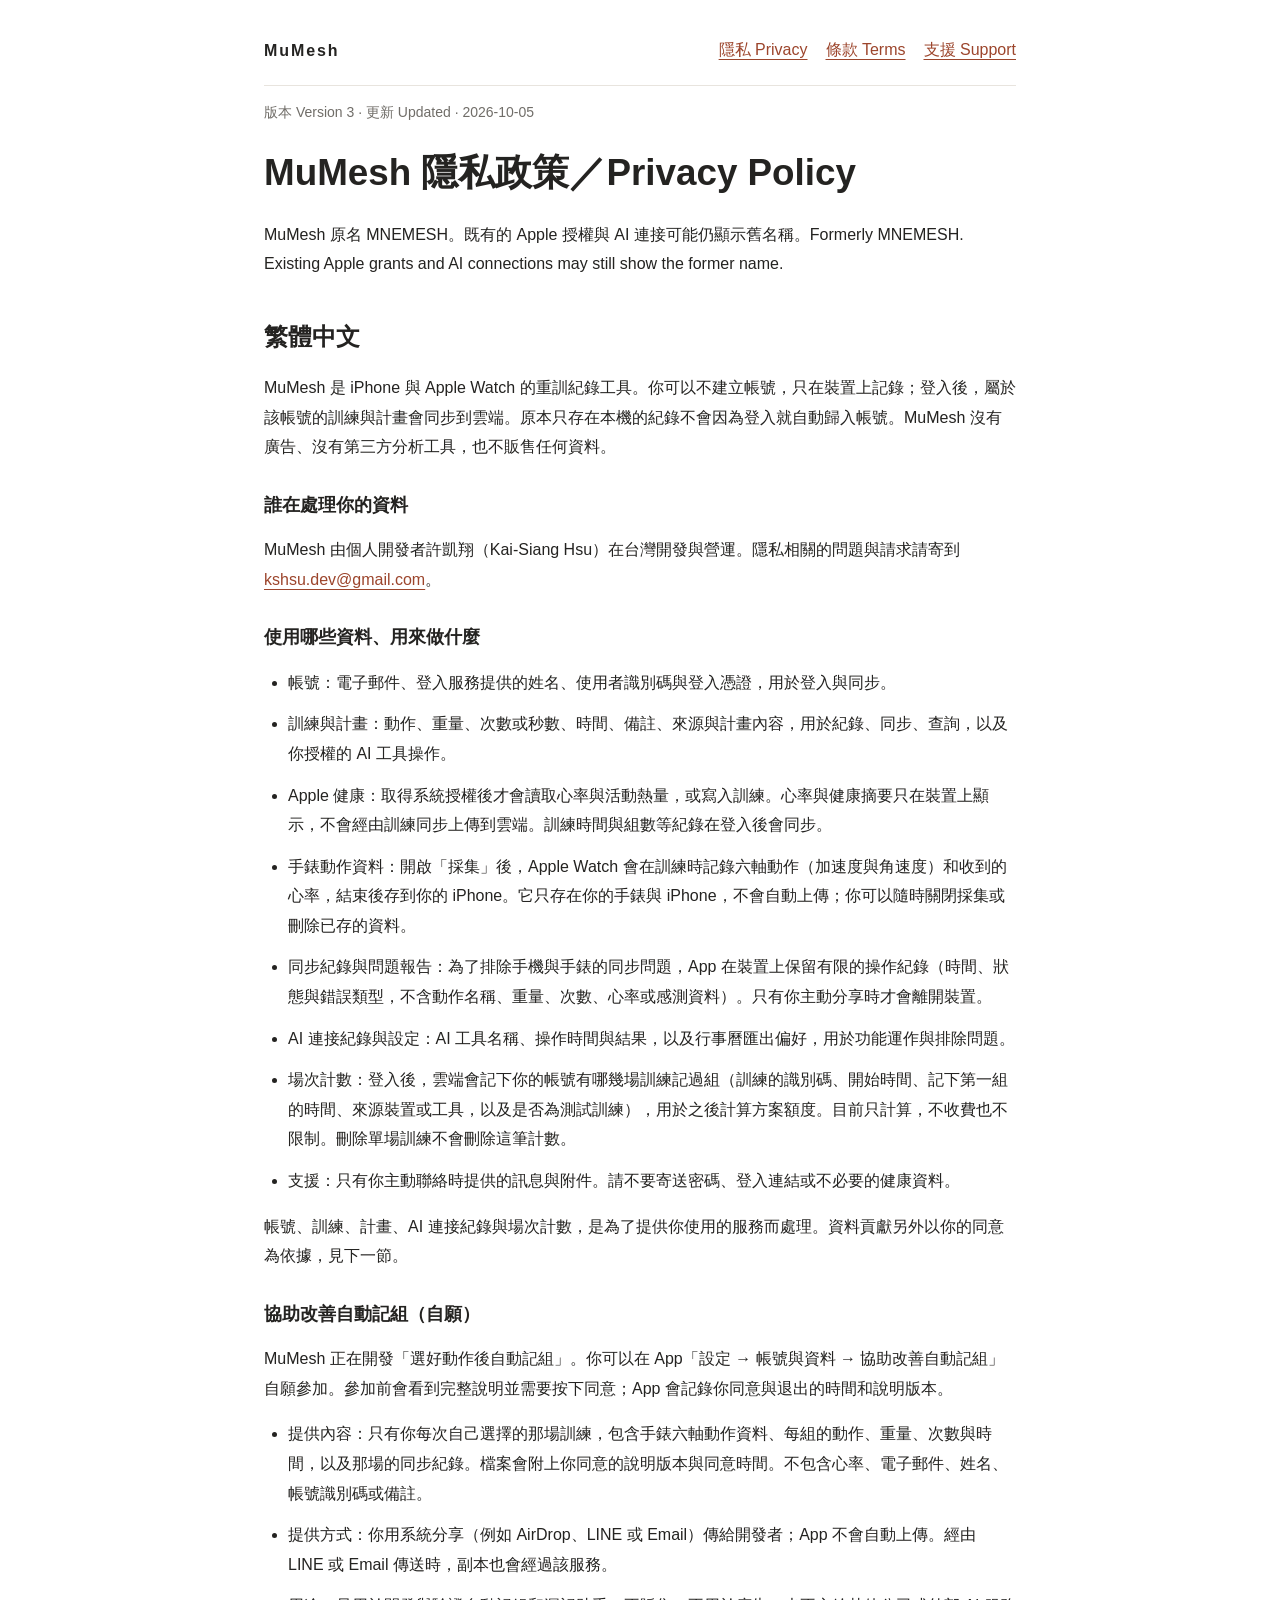
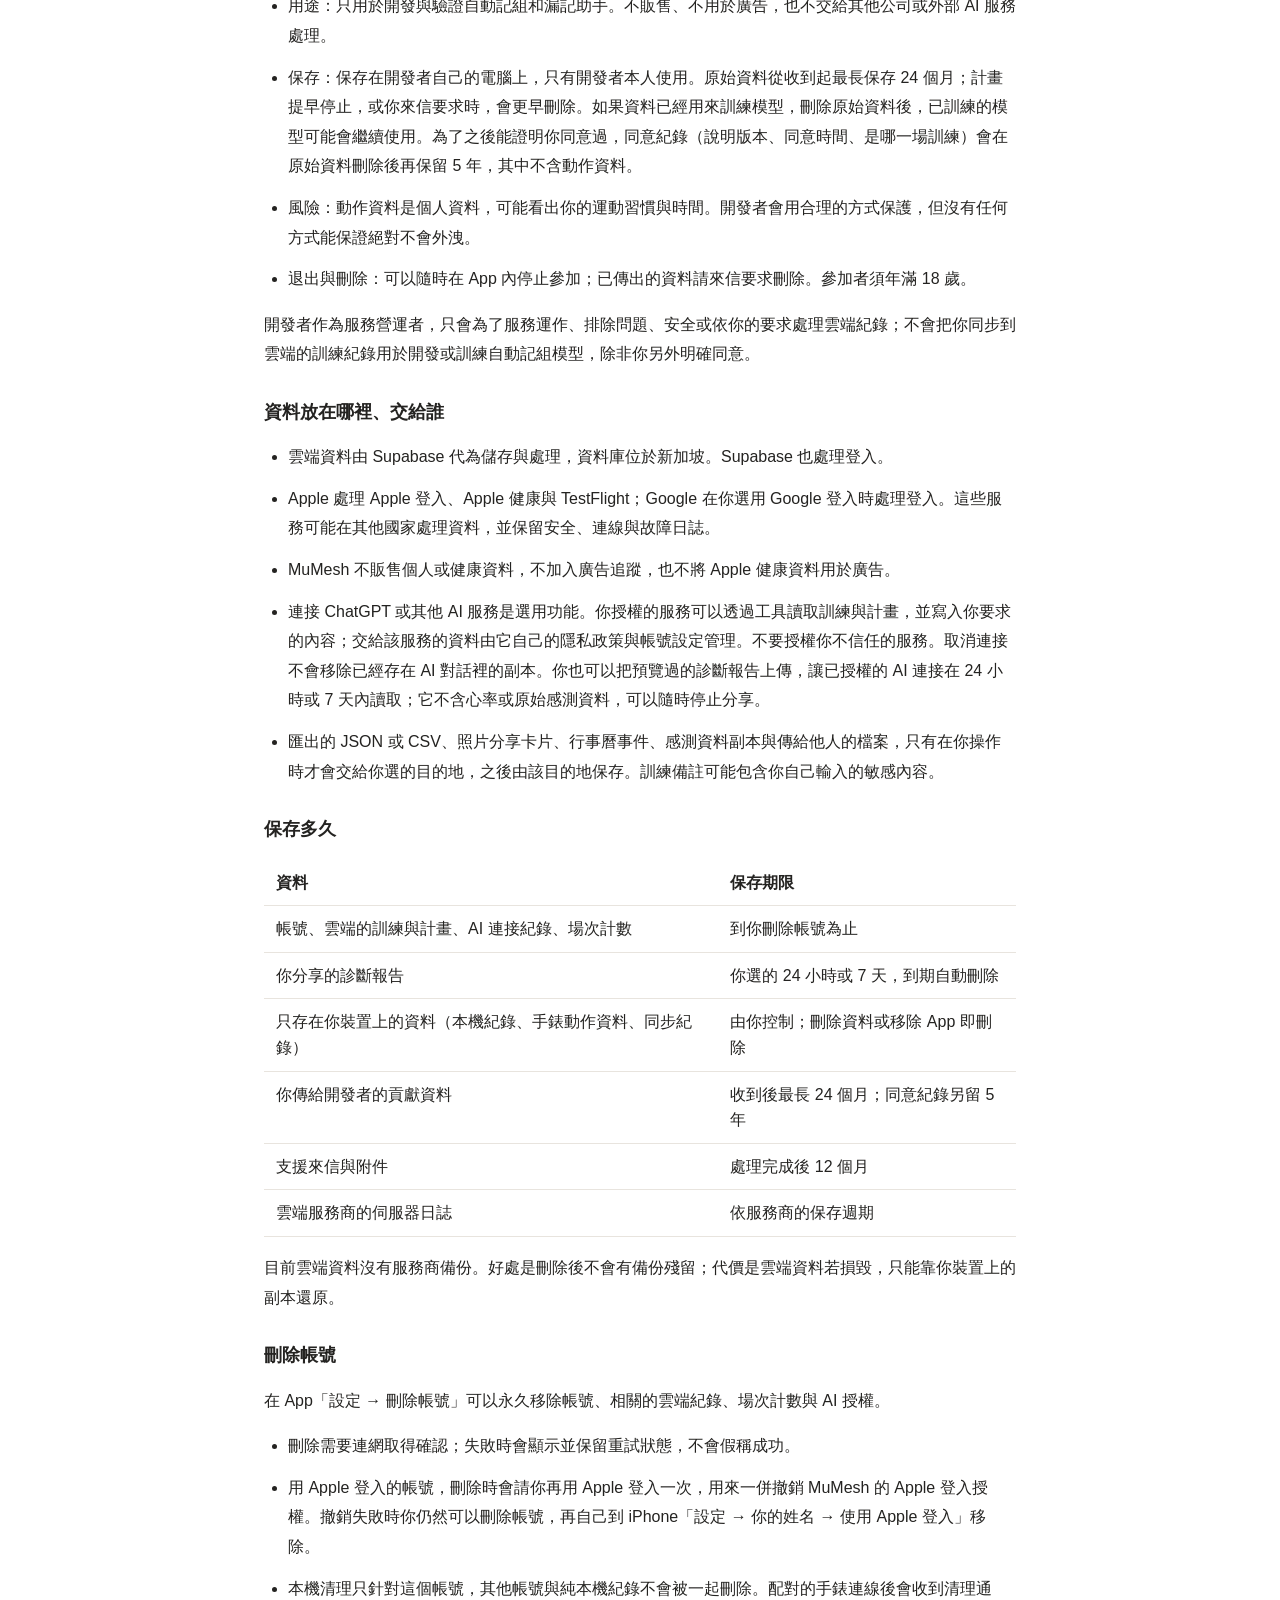
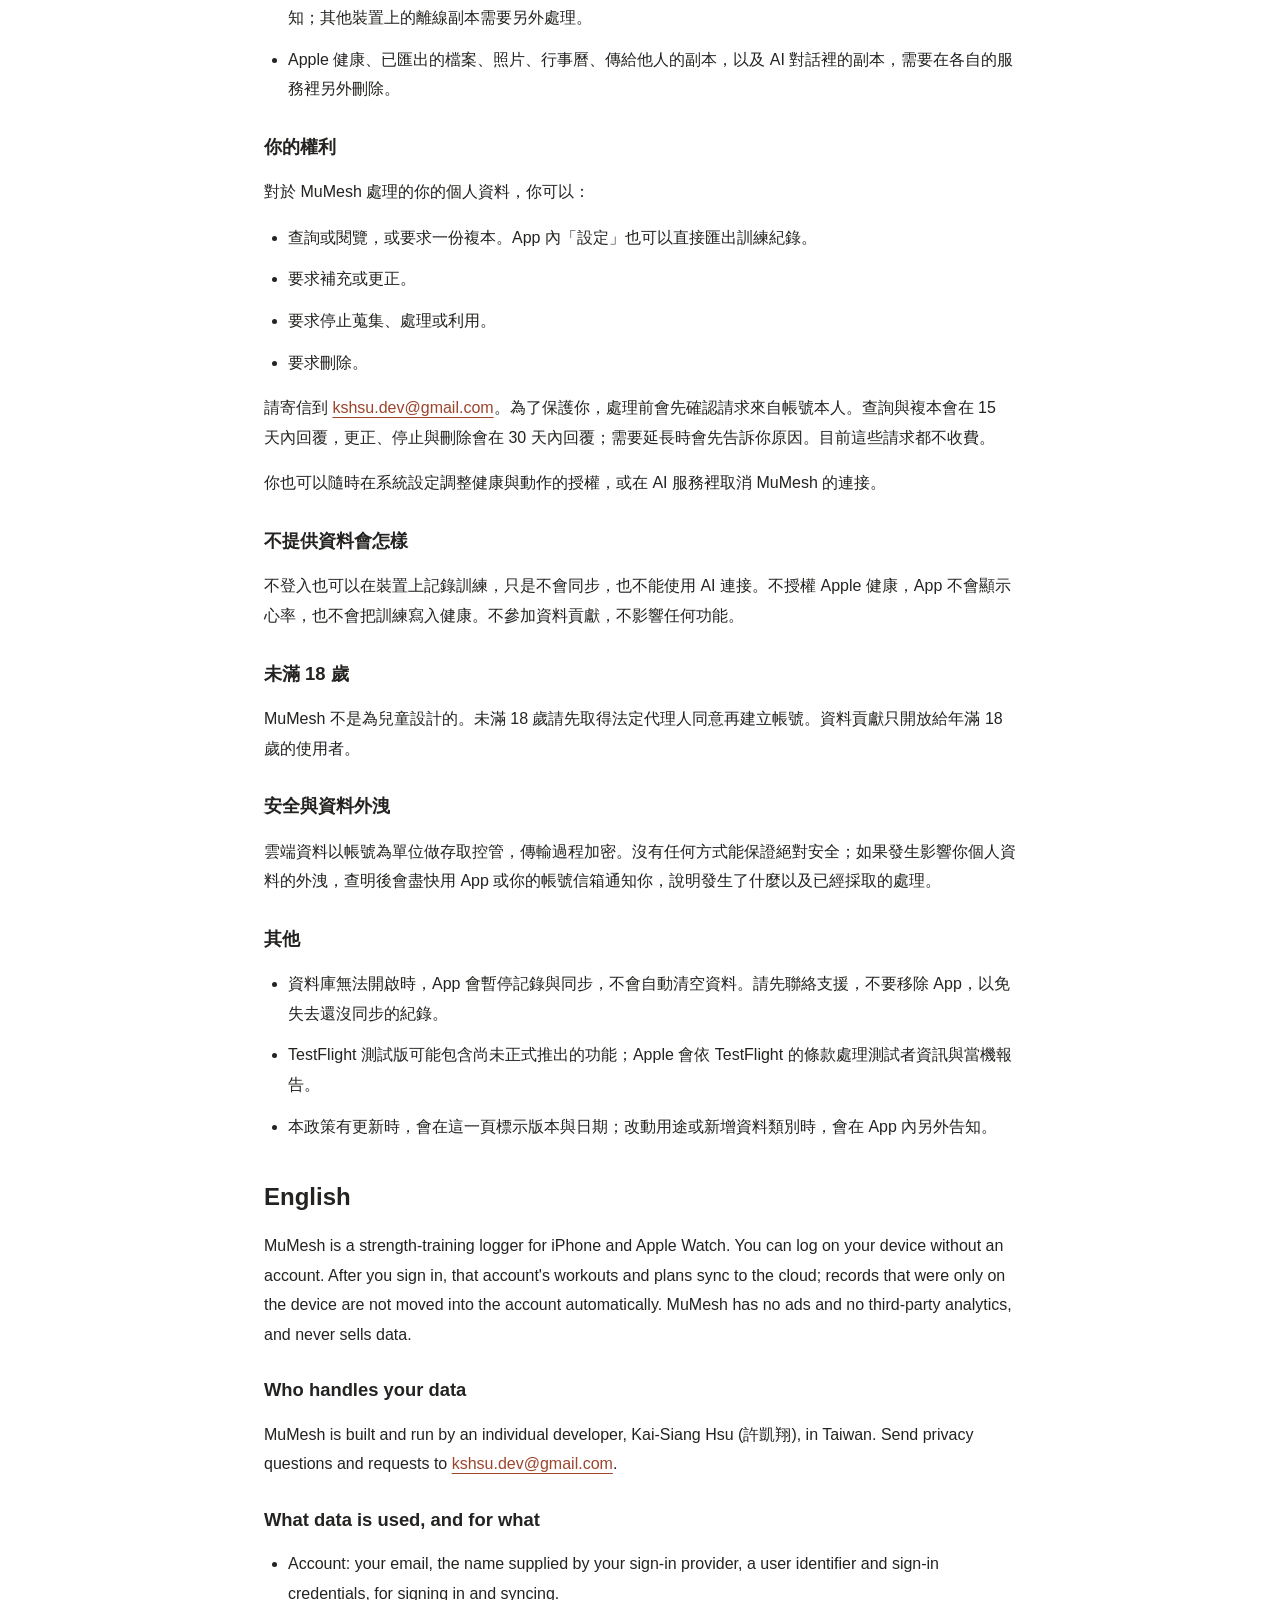
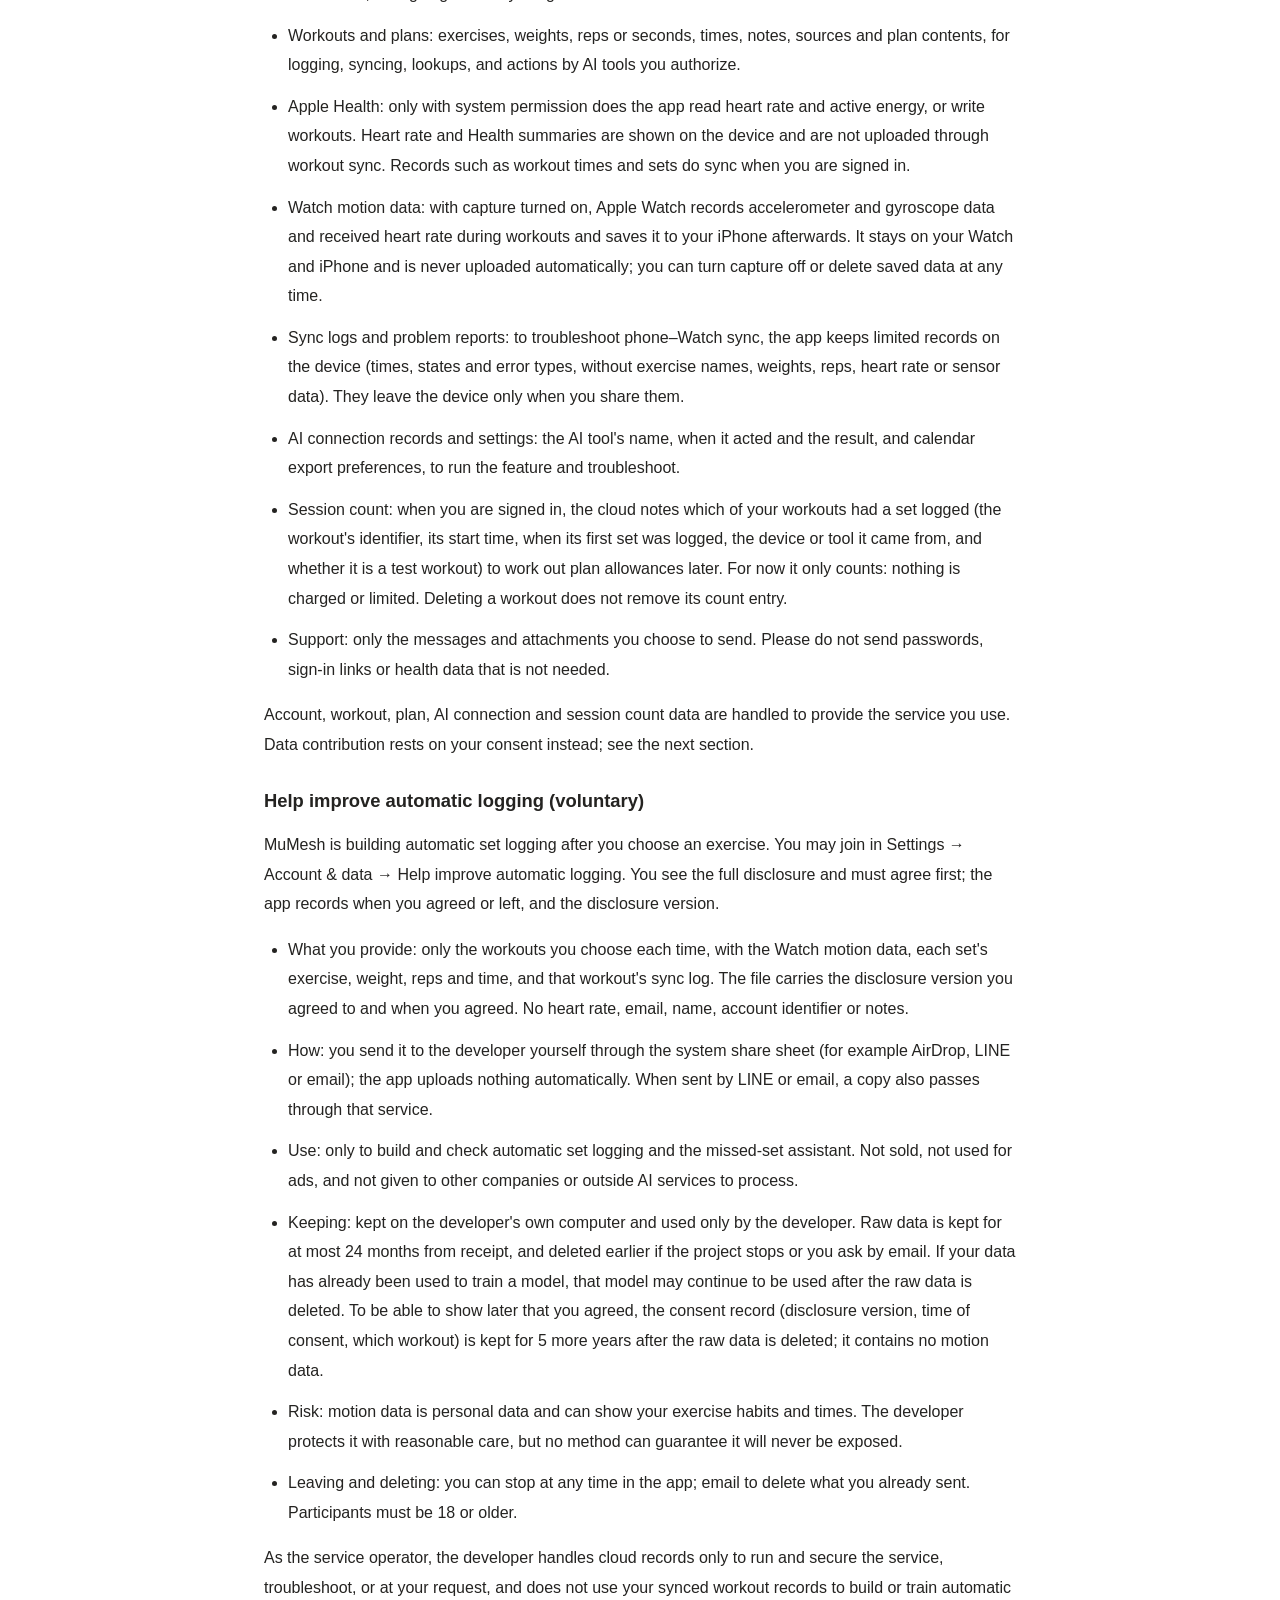
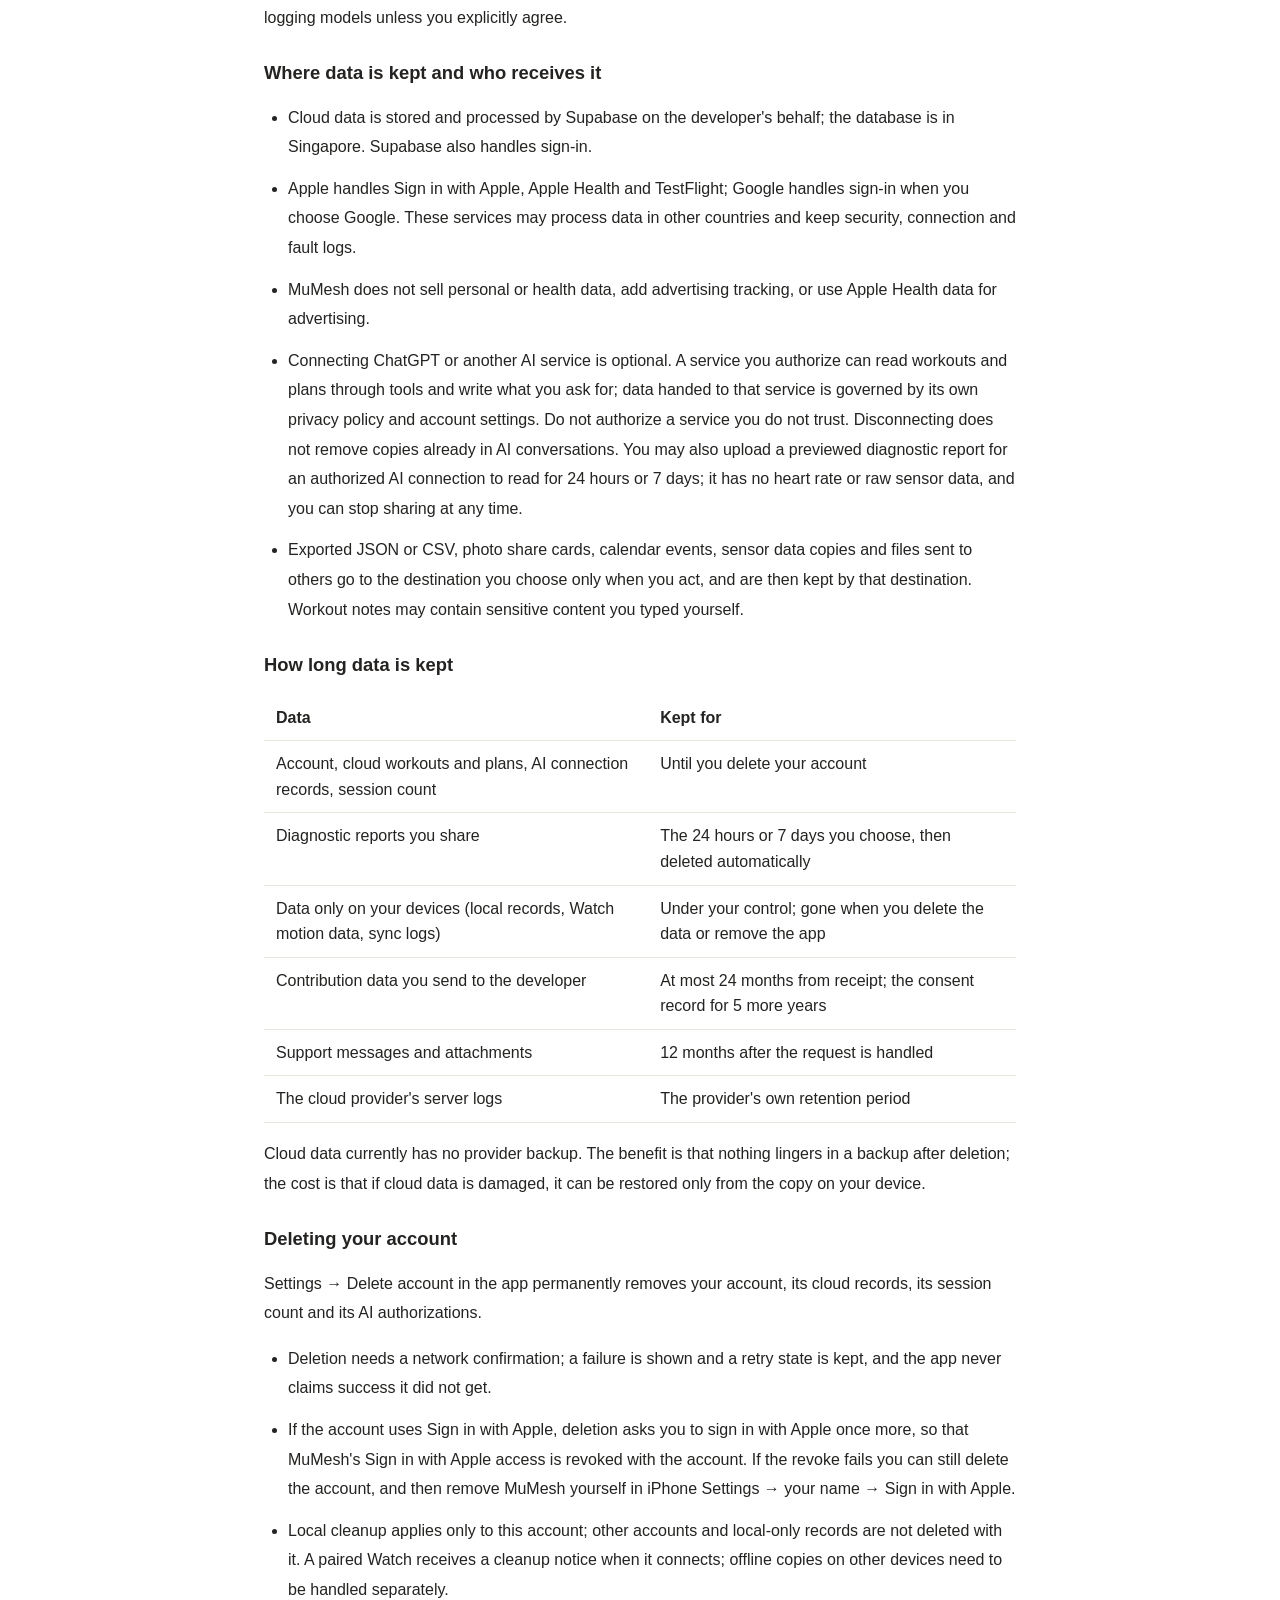
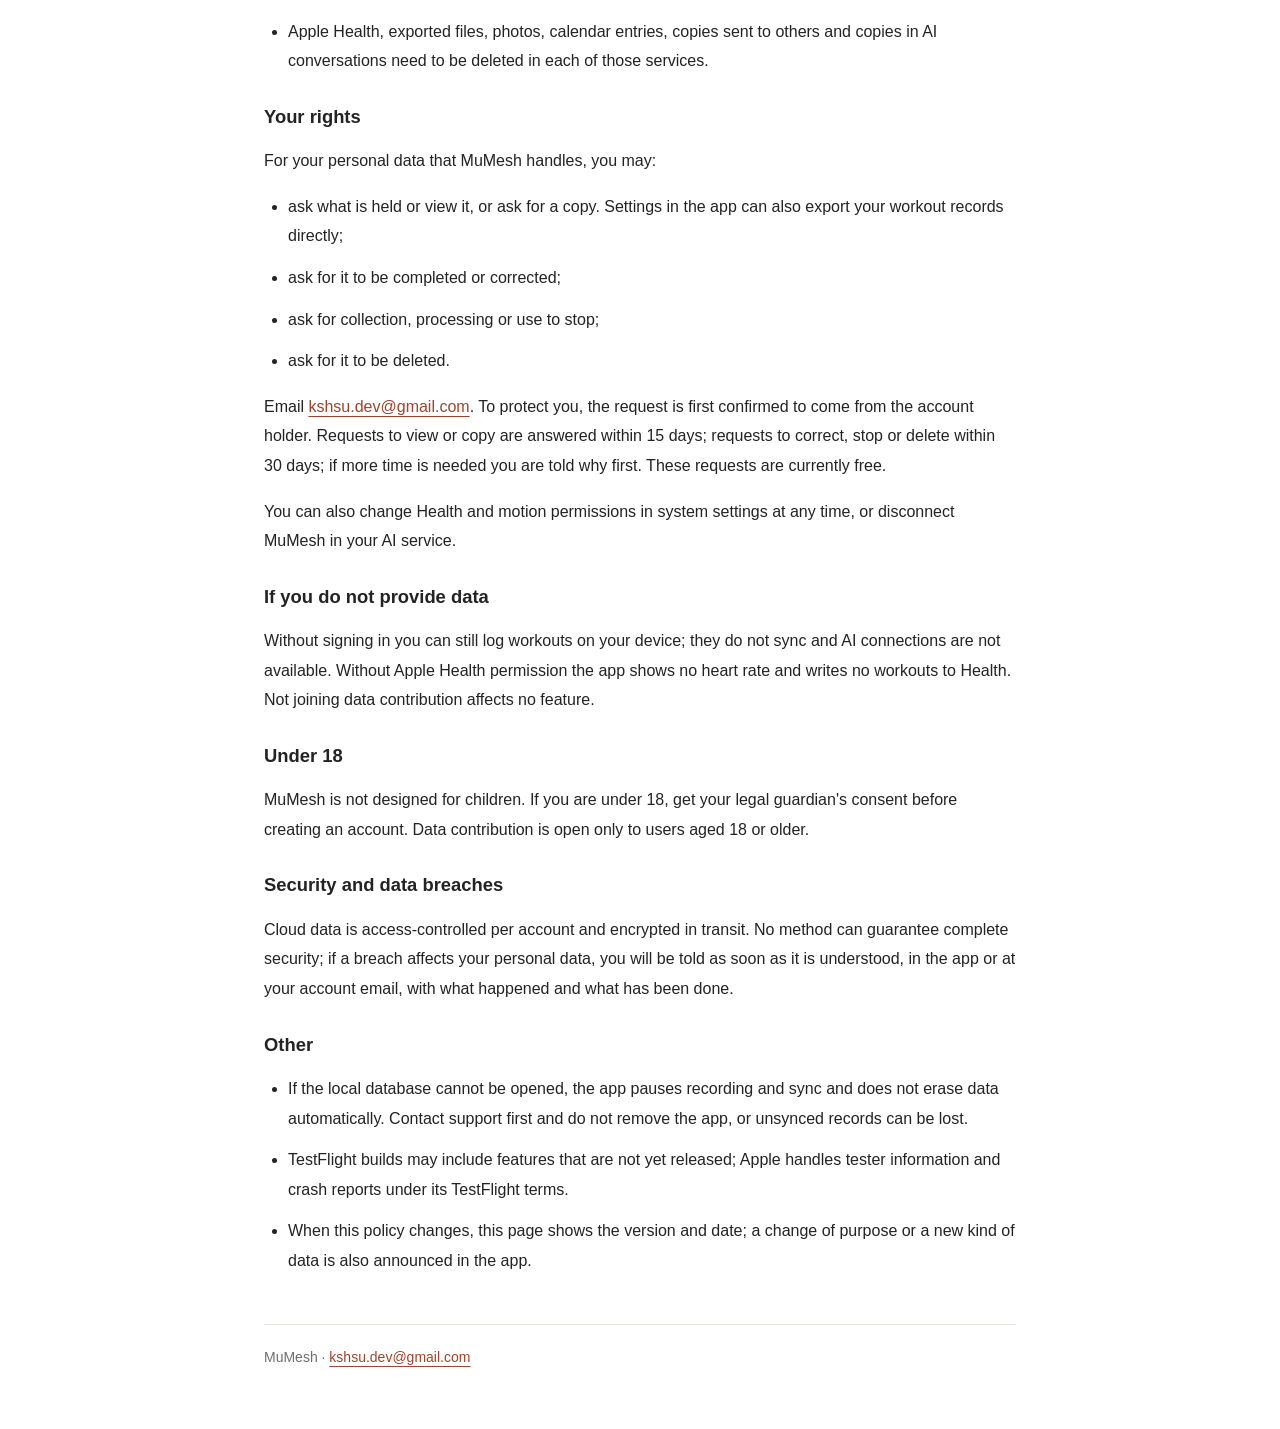
==== commit c4941500: "docs: terms of service version 1; navigation links to it Co-Authored-By: Claude Opus 5.5 <noreply@an" ====
--- a/privacy/index.html
+++ b/privacy/index.html
@@ -8,7 +8,7 @@
 <link rel="stylesheet" href="../public-docs.css">
 </head>
 <body><main>
-<nav aria-label="文件導覽"><span>MuMesh</span><a href="../privacy/">隱私 Privacy</a><a href="../support/">支援 Support</a></nav>
+<nav aria-label="文件導覽"><span>MuMesh</span><a href="../privacy/">隱私 Privacy</a><a href="../terms/">條款 Terms</a><a href="../support/">支援 Support</a></nav>
 <p class="date">版本 Version 3 · 更新 Updated · 2026-10-05</p>
 <h1>MuMesh 隱私政策／Privacy Policy</h1>
 <p>MuMesh 原名 MNEMESH。既有的 Apple 授權與 AI 連接可能仍顯示舊名稱。Formerly MNEMESH. Existing Apple grants and AI connections may still show the former name.</p>
